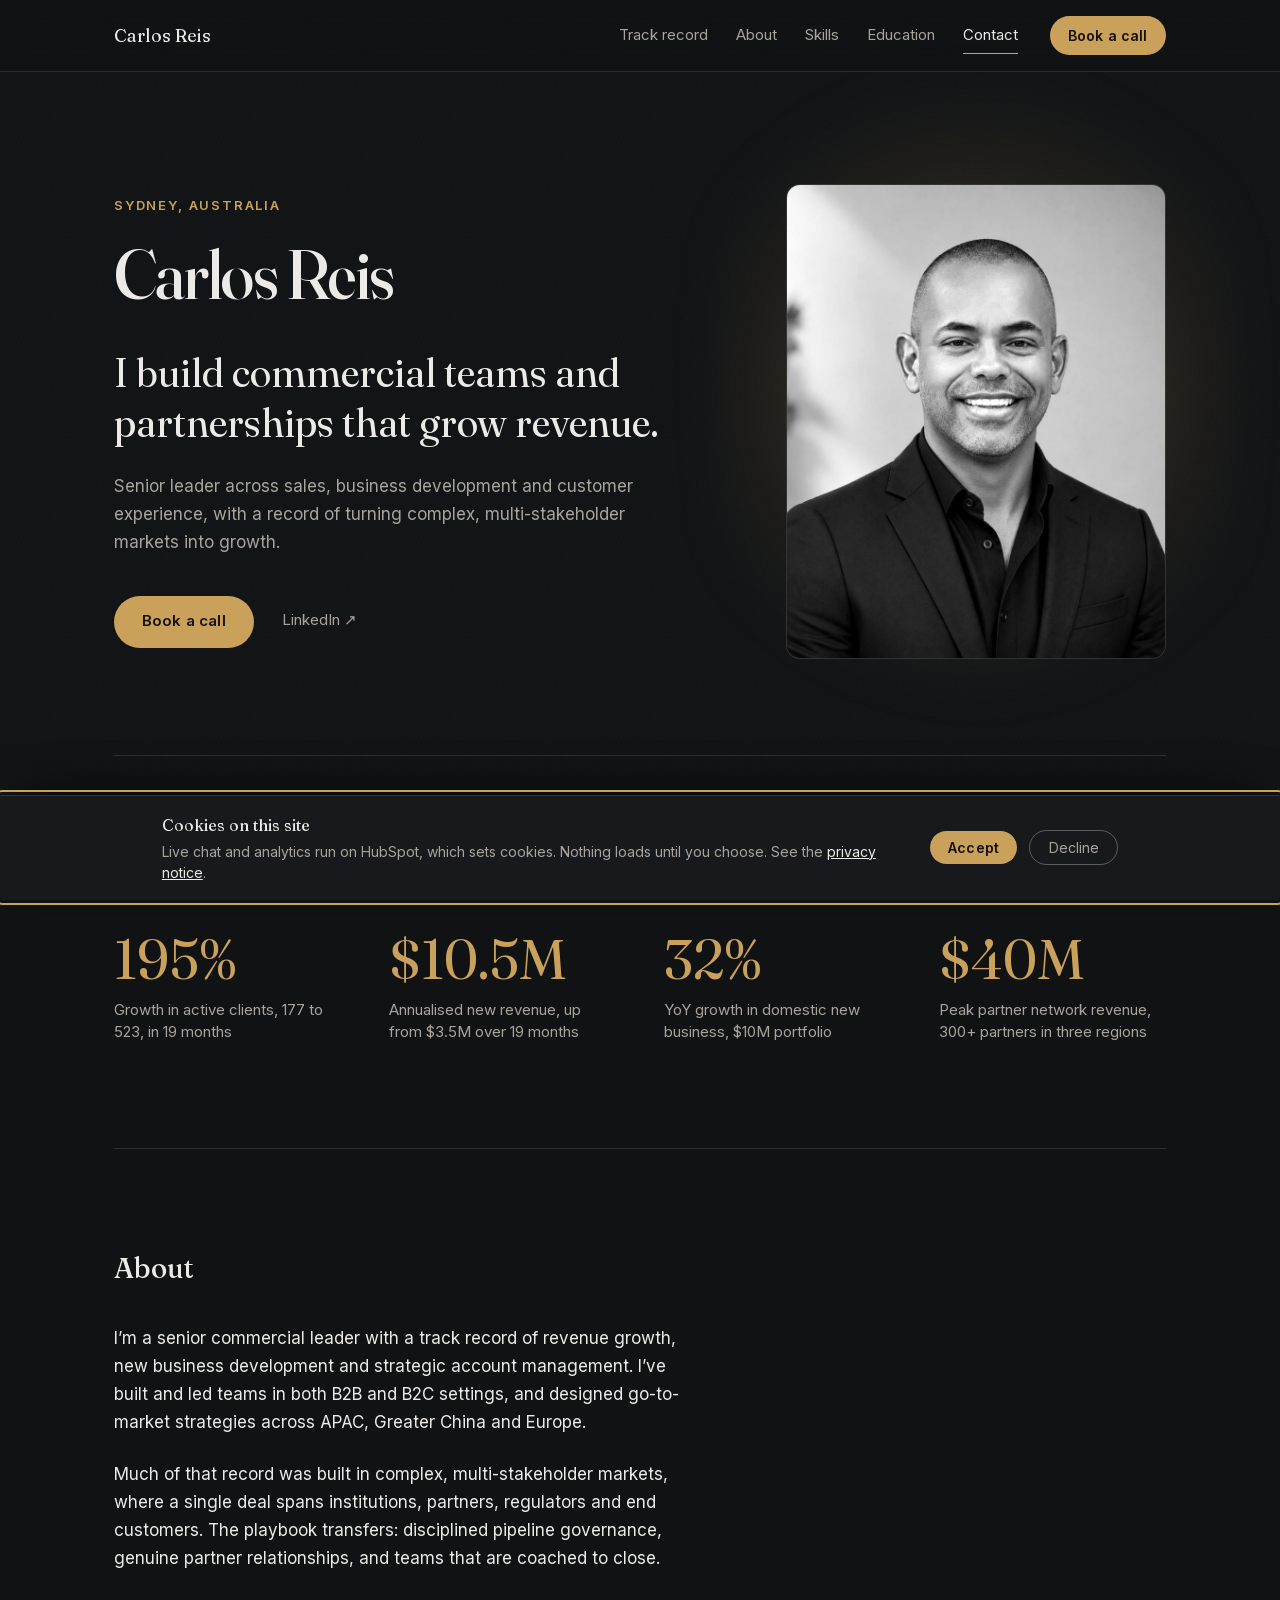
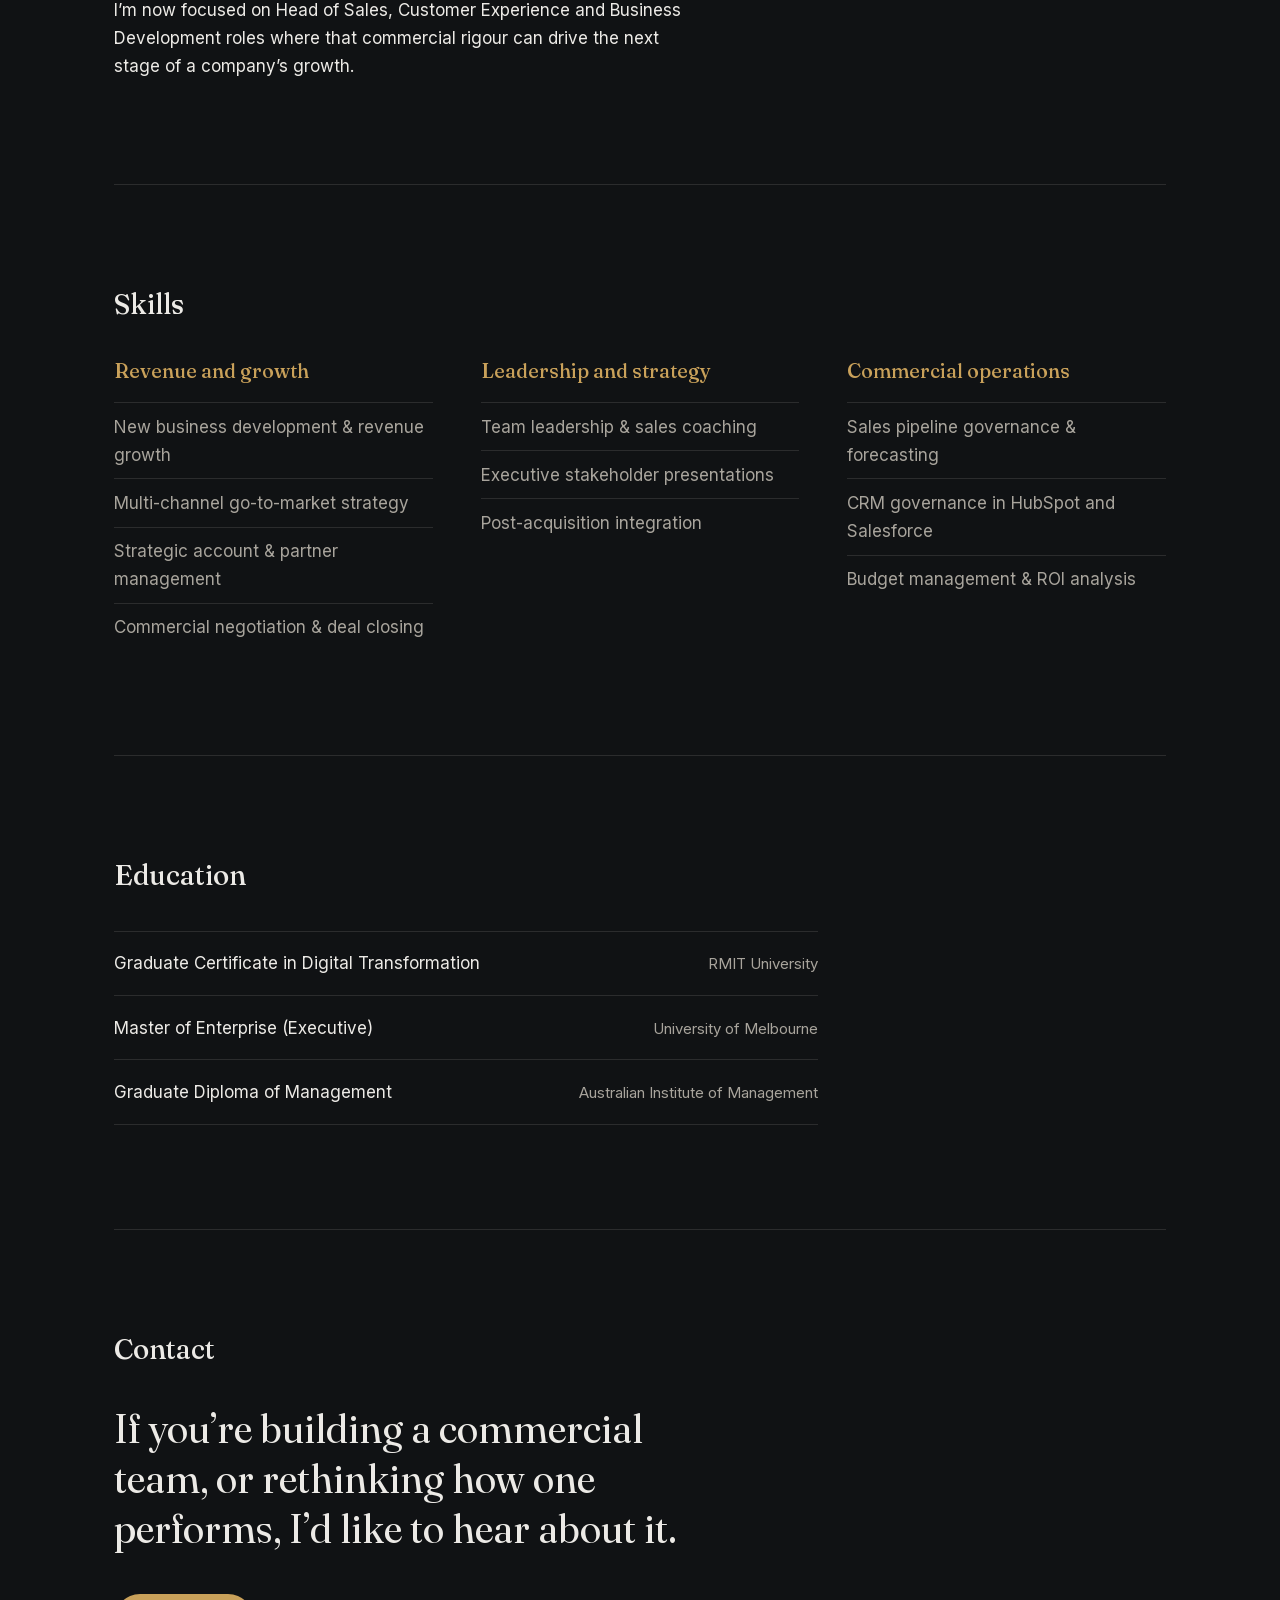
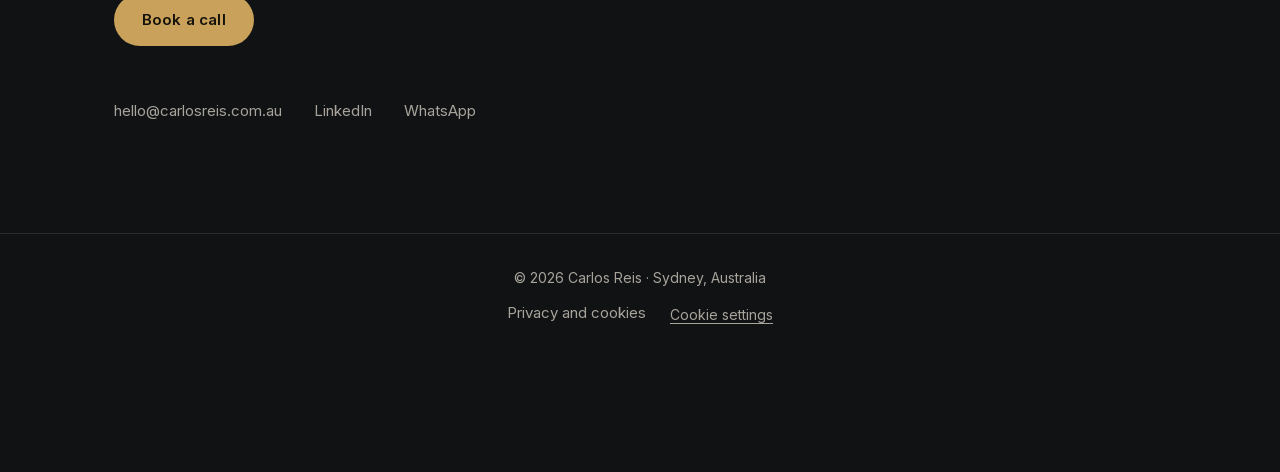
==== index.html @ 835d1d9f "Version CSS and JS URLs so deploys are not held back by caching The pointer-events fix did not reach" ====
<!DOCTYPE html>
<html lang="en-AU">
<head>
  <meta charset="UTF-8">
  <meta name="viewport" content="width=device-width, initial-scale=1.0">

  <!-- Content Security Policy. Allows this site plus HubSpot, blocks everything else.
       Note: frame-ancestors and HSTS can only be set as real HTTP headers, not here. -->
  <meta http-equiv="Content-Security-Policy" content="
    default-src 'self';
    base-uri 'self';
    object-src 'none';
    img-src 'self' data: https:;
    font-src 'self';
    style-src 'self' 'unsafe-inline';
    script-src 'self' 'unsafe-inline' https://*.hs-scripts.com https://*.hs-analytics.net https://*.hsadspixel.net https://*.hscollectedforms.net https://*.usemessages.com https://*.hsforms.net https://*.hsappstatic.net https://*.hs-banner.com https://*.hubspot.com;
    connect-src 'self' https://*.hubspot.com https://*.hubapi.com https://*.hsforms.com https://*.hs-analytics.net https://*.hscollectedforms.net https://*.usemessages.com https://*.hs-banner.com wss://*.hubspot.com;
    frame-src https://*.hubspot.com https://*.hsforms.com https://*.hsforms.net;
    form-action 'self' https://*.hsforms.com https://*.hubspot.com;
    worker-src 'self' blob:;
  ">
  <meta name="referrer" content="strict-origin-when-cross-origin">

  <title>Carlos Reis | Commercial Leader in Sales, Business Development &amp; CX</title>
  <meta name="description" content="Carlos Reis is a Sydney-based senior commercial leader who grows revenue through sales, business development and customer experience.">
  <link rel="canonical" href="https://carlosreis.com.au/">
  <meta name="robots" content="index, follow">
  <meta name="theme-color" content="#101214">

  <!-- Social sharing -->
  <meta property="og:type" content="website">
  <meta property="og:url" content="https://carlosreis.com.au/">
  <meta property="og:title" content="Carlos Reis | Commercial Leader in Sales, BD &amp; CX">
  <meta property="og:description" content="Sydney-based senior commercial leader. I build teams and partnerships that grow revenue.">
  <meta property="og:image" content="https://carlosreis.com.au/images/share-card.png">
  <meta property="og:image:width" content="1200">
  <meta property="og:image:height" content="630">
  <meta property="og:image:alt" content="Carlos Reis, commercial leader in sales, business development and customer experience.">
  <meta property="og:locale" content="en_AU">
  <meta name="twitter:card" content="summary_large_image">
  <meta name="twitter:title" content="Carlos Reis | Commercial Leader in Sales, BD &amp; CX">
  <meta name="twitter:description" content="Sydney-based senior commercial leader. I build teams and partnerships that grow revenue.">
  <meta name="twitter:image" content="https://carlosreis.com.au/images/share-card.png">

  <link rel="icon" href="favicon.svg" type="image/svg+xml">
  <link rel="apple-touch-icon" href="images/apple-touch-icon.png">

  <link rel="preload" href="fonts/fraunces-latin.woff2" as="font" type="font/woff2" crossorigin>
  <link rel="preload" href="fonts/inter-latin.woff2" as="font" type="font/woff2" crossorigin>
  <link rel="stylesheet" href="styles.css?v=2">

  <script type="application/ld+json">
  {
    "@context": "https://schema.org",
    "@type": "Person",
    "name": "Carlos Reis",
    "url": "https://carlosreis.com.au/",
    "image": "https://carlosreis.com.au/images/headshot.jpg",
    "jobTitle": "Commercial Leader in Sales, Business Development and Customer Experience",
    "description": "Sydney-based senior commercial leader who grows revenue through sales, business development and customer experience.",
    "address": {
      "@type": "PostalAddress",
      "addressLocality": "Sydney",
      "addressRegion": "NSW",
      "addressCountry": "AU"
    },
    "email": "hello@carlosreis.com.au",
    "sameAs": ["https://www.linkedin.com/in/mrcarlosreis/"],
    "knowsAbout": [
      "New business development",
      "Revenue growth",
      "Strategic account management",
      "Sales pipeline governance",
      "Go-to-market strategy",
      "Customer experience"
    ]
  }
  </script>
</head>
<body>

  <!-- Cookie consent. Placed first so keyboard users reach the choice before the page.
       It is position:fixed, so this does not change where it appears on screen. -->
  <div class="consent" id="consent" role="dialog" aria-labelledby="consent-title" tabindex="-1" hidden>
    <div class="consent-body">
      <p id="consent-title" class="consent-title">Cookies on this site</p>
      <p class="consent-text">Live chat and analytics run on HubSpot, which sets cookies. Nothing loads until you choose. See the <a href="privacy.html">privacy notice</a>.</p>
    </div>
    <div class="consent-actions">
      <button type="button" class="btn btn-small" id="consent-accept">Accept</button>
      <button type="button" class="btn-ghost" id="consent-decline">Decline</button>
    </div>
  </div>

  <a class="skip-link" href="#main">Skip to content</a>
  <div class="scroll-progress" aria-hidden="true"></div>
  <div class="grain" aria-hidden="true"></div>

  <header class="nav">
    <div class="nav-inner">
      <a class="nav-name" href="#top">Carlos Reis</a>

      <nav class="nav-links" id="nav-links" aria-label="Sections">
        <a href="#track-record">Track record</a>
        <a href="#about">About</a>
        <a href="#skills">Skills</a>
        <a href="#education">Education</a>
        <a href="#contact">Contact</a>
      </nav>

      <a class="btn btn-small nav-cta" href="https://meetings.hubspot.com/hello3189?uuid=edfc3815-68ff-4b9c-b841-300e1661205b" target="_blank" rel="noopener">Book a call</a>

      <button class="nav-toggle" type="button" aria-expanded="false" aria-controls="mobile-menu" aria-label="Open menu">
        <span class="nav-toggle-bar"></span>
        <span class="nav-toggle-bar"></span>
      </button>
    </div>
  </header>

  <div class="mobile-menu" id="mobile-menu" hidden>
    <nav aria-label="Sections">
      <a href="#track-record">Track record</a>
      <a href="#about">About</a>
      <a href="#skills">Skills</a>
      <a href="#education">Education</a>
      <a href="#contact">Contact</a>
    </nav>
    <a class="btn" href="https://meetings.hubspot.com/hello3189?uuid=edfc3815-68ff-4b9c-b841-300e1661205b" target="_blank" rel="noopener">Book a call</a>
  </div>

  <main id="main">

    <section class="hero" id="top">
      <div class="hero-text">
        <p class="eyebrow">Sydney, Australia</p>
        <h1>Carlos Reis</h1>
        <p class="hero-headline">I build commercial teams and partnerships that grow revenue.</p>
        <p class="hero-sub">Senior leader across sales, business development and customer experience, with a record of turning complex, multi-stakeholder markets into growth.</p>
        <div class="hero-actions">
          <a class="btn" href="https://meetings.hubspot.com/hello3189?uuid=edfc3815-68ff-4b9c-b841-300e1661205b" target="_blank" rel="noopener">Book a call</a>
          <a class="link-quiet" href="https://www.linkedin.com/in/mrcarlosreis/" target="_blank" rel="noopener">LinkedIn <span aria-hidden="true">↗</span></a>
        </div>
      </div>
      <figure class="hero-photo">
        <span class="hero-bloom" aria-hidden="true"></span>
        <span class="hero-photo-frame">
          <img src="images/headshot.jpg" alt="Portrait of Carlos Reis" width="800" height="1000" fetchpriority="high">
        </span>
      </figure>
    </section>

    <section id="track-record" class="section stats reveal" aria-labelledby="track-record-heading">
      <h2 id="track-record-heading">Track record</h2>
      <div class="stats-grid">
        <div class="stat">
          <p class="stat-number">195%</p>
          <p class="stat-caption">Growth in active clients, 177 to 523, in 19 months</p>
        </div>
        <div class="stat">
          <p class="stat-number">$10.5M</p>
          <p class="stat-caption">Annualised new revenue, up from $3.5M over 19 months</p>
        </div>
        <div class="stat">
          <p class="stat-number">32%</p>
          <p class="stat-caption">YoY growth in domestic new business, $10M portfolio</p>
        </div>
        <div class="stat">
          <p class="stat-number">$40M</p>
          <p class="stat-caption">Peak partner network revenue, 300+ partners in three regions</p>
        </div>
      </div>
    </section>

    <section id="about" class="section reveal" aria-labelledby="about-heading">
      <h2 id="about-heading">About</h2>
      <div class="about-body">
        <p>I&rsquo;m a senior commercial leader with a track record of revenue growth, new business development and strategic account management. I&rsquo;ve built and led teams in both B2B and B2C settings, and designed go-to-market strategies across APAC, Greater China and Europe.</p>
        <p>Much of that record was built in complex, multi-stakeholder markets, where a single deal spans institutions, partners, regulators and end customers. The playbook transfers: disciplined pipeline governance, genuine partner relationships, and teams that are coached to close.</p>
        <p>I&rsquo;m now focused on Head of Sales, Customer Experience and Business Development roles where that commercial rigour can drive the next stage of a company&rsquo;s growth.</p>
      </div>
    </section>

    <section id="skills" class="section reveal" aria-labelledby="skills-heading">
      <h2 id="skills-heading">Skills</h2>
      <div class="skills-grid">
        <div class="skill-group">
          <h3>Revenue and growth</h3>
          <ul>
            <li>New business development &amp; revenue growth</li>
            <li>Multi-channel go-to-market strategy</li>
            <li>Strategic account &amp; partner management</li>
            <li>Commercial negotiation &amp; deal closing</li>
          </ul>
        </div>
        <div class="skill-group">
          <h3>Leadership and strategy</h3>
          <ul>
            <li>Team leadership &amp; sales coaching</li>
            <li>Executive stakeholder presentations</li>
            <li>Post-acquisition integration</li>
          </ul>
        </div>
        <div class="skill-group">
          <h3>Commercial operations</h3>
          <ul>
            <li>Sales pipeline governance &amp; forecasting</li>
            <li>CRM governance in HubSpot and Salesforce</li>
            <li>Budget management &amp; ROI analysis</li>
          </ul>
        </div>
      </div>
    </section>

    <section id="education" class="section reveal" aria-labelledby="education-heading">
      <h2 id="education-heading">Education</h2>
      <ul class="education-list">
        <li>
          <span class="edu-degree">Graduate Certificate in Digital Transformation</span>
          <span class="edu-school">RMIT University</span>
        </li>
        <li>
          <span class="edu-degree">Master of Enterprise (Executive)</span>
          <span class="edu-school">University of Melbourne</span>
        </li>
        <li>
          <span class="edu-degree">Graduate Diploma of Management</span>
          <span class="edu-school">Australian Institute of Management</span>
        </li>
      </ul>
    </section>

    <section id="contact" class="section contact reveal" aria-labelledby="contact-heading">
      <h2 id="contact-heading">Contact</h2>
      <p class="contact-lead">If you&rsquo;re building a commercial team, or rethinking how one performs, I&rsquo;d like to hear about it.</p>
      <a class="btn" href="https://meetings.hubspot.com/hello3189?uuid=edfc3815-68ff-4b9c-b841-300e1661205b" target="_blank" rel="noopener">Book a call</a>
      <ul class="contact-links">
        <li><a href="mailto:hello@carlosreis.com.au">hello@carlosreis.com.au</a></li>
        <li><a href="https://www.linkedin.com/in/mrcarlosreis/" target="_blank" rel="noopener">LinkedIn</a></li>
        <li><a href="https://wa.me/61435019830" target="_blank" rel="noopener">WhatsApp</a></li>
      </ul>
    </section>

  </main>

  <footer class="footer">
    <p>&copy; <span id="year">2026</span> Carlos Reis &middot; Sydney, Australia</p>
    <p class="footer-legal">
      <a href="privacy.html">Privacy and cookies</a>
      <button type="button" class="linkish" id="cookie-settings">Cookie settings</button>
    </p>
  </footer>

  <script src="main.js?v=2" defer></script>
</body>
</html>
---- styles.css ----
/* ---------- Fonts ---------- */

@font-face {
  font-family: "Fraunces";
  src: url("fonts/fraunces-latin.woff2") format("woff2");
  font-weight: 400 600;
  font-style: normal;
  font-display: swap;
}

@font-face {
  font-family: "Inter";
  src: url("fonts/inter-latin.woff2") format("woff2");
  font-weight: 400 600;
  font-style: normal;
  font-display: swap;
}

/* ---------- Tokens ---------- */

:root {
  --bg: #101214;
  --surface: #17191c;
  --text: #eceae6;
  --muted: #a8a49c;
  --accent: #c9a15a;
  --accent-bright: #d9b06a;
  --hairline: rgba(236, 234, 230, 0.12);
  --font-display: "Fraunces", Georgia, "Times New Roman", serif;
  --font-body: "Inter", -apple-system, BlinkMacSystemFont, "Segoe UI", sans-serif;
  --content-width: 1100px;
  --ease: cubic-bezier(0.22, 1, 0.36, 1);
}

/* ---------- Base ---------- */

* {
  margin: 0;
  padding: 0;
  box-sizing: border-box;
}

html {
  scroll-behavior: smooth;
  scroll-padding-top: 6rem;
  -webkit-text-size-adjust: 100%;
}

body {
  background: var(--bg);
  color: var(--text);
  font-family: var(--font-body);
  font-size: 1.0625rem;
  line-height: 1.65;
  -webkit-font-smoothing: antialiased;
  overflow-x: hidden;
}

h1, h2, h3 {
  font-family: var(--font-display);
  font-weight: 500;
  line-height: 1.1;
  text-wrap: balance;
}

a {
  color: inherit;
}

img {
  display: block;
  max-width: 100%;
}

ul {
  list-style: none;
}

:focus-visible {
  outline: 2px solid var(--accent);
  outline-offset: 3px;
  border-radius: 2px;
}

.visually-hidden {
  position: absolute;
  width: 1px;
  height: 1px;
  overflow: hidden;
  clip-path: inset(50%);
  white-space: nowrap;
}

.skip-link {
  position: absolute;
  left: 50%;
  top: 0;
  transform: translate(-50%, -150%);
  z-index: 100;
  background: var(--accent);
  color: #14110a;
  font-size: 0.9375rem;
  font-weight: 600;
  text-decoration: none;
  padding: 0.75rem 1.5rem;
  border-radius: 0 0 8px 8px;
  transition: transform 0.2s var(--ease);
}

.skip-link:focus {
  transform: translate(-50%, 0);
}

/* ---------- Texture & scroll progress ---------- */

.grain {
  position: fixed;
  inset: 0;
  z-index: 1;
  pointer-events: none;
  opacity: 0.035;
  background-image: url("data:image/svg+xml,%3Csvg xmlns='http://www.w3.org/2000/svg' width='200' height='200'%3E%3Cfilter id='n'%3E%3CfeTurbulence type='fractalNoise' baseFrequency='0.85' numOctaves='3'/%3E%3C/filter%3E%3Crect width='200' height='200' filter='url(%23n)'/%3E%3C/svg%3E");
}

.scroll-progress {
  position: fixed;
  top: 0;
  left: 0;
  height: 2px;
  pointer-events: none;
  width: 100%;
  z-index: 20;
  transform-origin: 0 50%;
  transform: scaleX(0);
  background: linear-gradient(90deg, var(--accent), var(--accent-bright));
}

@supports (animation-timeline: scroll()) {
  @media (prefers-reduced-motion: no-preference) {
    .scroll-progress {
      animation: progress-grow linear both;
      animation-timeline: scroll(root block);
    }
  }
}

@keyframes progress-grow {
  to { transform: scaleX(1); }
}

/* ---------- Buttons & links ---------- */

.btn {
  display: inline-block;
  background: var(--accent);
  color: #14110a;
  font-weight: 600;
  font-size: 0.9375rem;
  letter-spacing: 0.01em;
  text-decoration: none;
  padding: 0.85rem 1.75rem;
  border: 0;
  border-radius: 999px;
  cursor: pointer;
  font-family: inherit;
  transition: background 0.2s var(--ease), transform 0.2s var(--ease), box-shadow 0.3s var(--ease);
}

.btn:hover {
  background: var(--accent-bright);
  transform: translateY(-2px);
  box-shadow: 0 10px 30px -10px rgba(201, 161, 90, 0.5);
}

.btn-small {
  padding: 0.5rem 1.15rem;
  font-size: 0.875rem;
}

.btn-ghost {
  background: none;
  border: 1px solid rgba(236, 234, 230, 0.32);
  color: var(--muted);
  font-family: inherit;
  font-size: 0.875rem;
  padding: 0.5rem 1.15rem;
  border-radius: 999px;
  cursor: pointer;
  transition: color 0.2s var(--ease), border-color 0.2s var(--ease);
}

.btn-ghost:hover {
  color: var(--text);
  border-color: var(--muted);
}

.linkish {
  background: none;
  border: 0;
  padding: 0;
  font: inherit;
  color: inherit;
  cursor: pointer;
  text-decoration: underline;
  text-underline-offset: 3px;
}

/* Underline wipe on quiet links */
.link-quiet,
.contact-links a,
.footer-legal a {
  color: var(--muted);
  font-size: 0.9375rem;
  text-decoration: none;
  background-image: linear-gradient(var(--accent), var(--accent));
  background-repeat: no-repeat;
  background-position: 0 100%;
  background-size: 0% 1px;
  padding-bottom: 3px;
  transition: color 0.25s var(--ease), background-size 0.35s var(--ease);
}

.link-quiet:hover,
.contact-links a:hover,
.footer-legal a:hover {
  color: var(--text);
  background-size: 100% 1px;
}

/* ---------- Nav ---------- */

.nav {
  position: sticky;
  top: 0;
  z-index: 15;
  background: rgba(16, 18, 20, 0.78);
  backdrop-filter: blur(14px) saturate(1.2);
  -webkit-backdrop-filter: blur(14px) saturate(1.2);
  border-bottom: 1px solid var(--hairline);
}

.nav-inner {
  max-width: var(--content-width);
  margin: 0 auto;
  padding: 1rem 1.5rem;
  display: flex;
  align-items: center;
  gap: 2rem;
}

.nav-name {
  font-family: var(--font-display);
  font-size: 1.125rem;
  text-decoration: none;
  margin-right: auto;
  font-variation-settings: "opsz" 24;
}

.nav-links {
  display: flex;
  gap: 1.75rem;
}

.nav-links a {
  position: relative;
  color: var(--muted);
  font-size: 0.9375rem;
  text-decoration: none;
  transition: color 0.2s var(--ease);
}

.nav-links a::after {
  content: "";
  position: absolute;
  left: 0;
  bottom: -6px;
  width: 100%;
  height: 1px;
  background: var(--accent);
  transform: scaleX(0);
  transform-origin: 0 50%;
  transition: transform 0.3s var(--ease);
}

.nav-links a:hover,
.nav-links a.is-active {
  color: var(--text);
}

.nav-links a.is-active::after {
  transform: scaleX(1);
}

.nav-toggle {
  display: none;
  flex-direction: column;
  justify-content: center;
  gap: 5px;
  width: 44px;
  height: 44px;
  background: none;
  border: 0;
  cursor: pointer;
}

.nav-toggle-bar {
  display: block;
  width: 22px;
  height: 1.5px;
  background: var(--text);
  transition: transform 0.3s var(--ease), opacity 0.2s var(--ease);
}

.nav-toggle[aria-expanded="true"] .nav-toggle-bar:first-child {
  transform: translateY(3.25px) rotate(45deg);
}

.nav-toggle[aria-expanded="true"] .nav-toggle-bar:last-child {
  transform: translateY(-3.25px) rotate(-45deg);
}

.mobile-menu {
  position: fixed;
  inset: 0;
  z-index: 14;
  background: var(--bg);
  display: flex;
  flex-direction: column;
  justify-content: center;
  align-items: flex-start;
  gap: 2rem;
  padding: 2rem 2rem 6rem;
}

.mobile-menu[hidden] {
  display: none;
}

.mobile-menu nav {
  display: flex;
  flex-direction: column;
  gap: 1.5rem;
}

.mobile-menu nav a {
  font-family: var(--font-display);
  font-size: 2rem;
  text-decoration: none;
}

/* ---------- Layout ---------- */

main {
  position: relative;
  z-index: 2;
  max-width: var(--content-width);
  margin: 0 auto;
  padding: 0 1.5rem;
}

.section {
  position: relative;
  padding: 6.5rem 0;
  border-top: 1px solid var(--hairline);
}

.section > h2 {
  font-size: clamp(1.5rem, 2.2vw, 1.75rem);
  margin-bottom: 2.5rem;
  font-variation-settings: "opsz" 30;
}

/* ---------- Hero ---------- */

.hero {
  display: grid;
  grid-template-columns: 1.4fr 1fr;
  align-items: center;
  gap: 4rem;
  padding: 7rem 0 6rem;
}

.eyebrow {
  color: var(--accent);
  font-size: 0.8125rem;
  font-weight: 600;
  letter-spacing: 0.14em;
  text-transform: uppercase;
  margin-bottom: 1.25rem;
}

.hero h1 {
  font-size: clamp(2.75rem, 6.2vw, 4.25rem);
  letter-spacing: -0.025em;
  margin-bottom: 2.25rem;
  font-variation-settings: "opsz" 144;
}

.hero-headline {
  font-family: var(--font-display);
  font-size: clamp(1.75rem, 3.2vw, 2.5rem);
  line-height: 1.25;
  margin-bottom: 1.5rem;
  text-wrap: balance;
  font-variation-settings: "opsz" 72;
}

.hero-sub {
  color: var(--muted);
  max-width: 34rem;
  margin-bottom: 2.5rem;
}

.hero-actions {
  display: flex;
  align-items: center;
  gap: 1.75rem;
  flex-wrap: wrap;
}

.hero-photo {
  position: relative;
  justify-self: end;
  width: 100%;
  max-width: 380px;
}

.hero-bloom {
  position: absolute;
  inset: -22% -18%;
  z-index: 0;
  /* Decorative only. Without this it extends above the photo and, once the
     layout stacks on mobile, swallows taps on the hero buttons. */
  pointer-events: none;
  background: radial-gradient(circle at 50% 45%, rgba(201, 161, 90, 0.42), rgba(201, 161, 90, 0.08) 45%, transparent 70%);
  filter: blur(26px);
}

.hero-photo-frame {
  position: relative;
  display: block;
  aspect-ratio: 4 / 5;
  border-radius: 14px;
  overflow: hidden;
  border: 1px solid var(--hairline);
  background: var(--surface);
}

.hero-photo img {
  width: 100%;
  height: 100%;
  object-fit: cover;
  filter: grayscale(1) contrast(1.05);
  transition: transform 0.6s var(--ease);
}

/* A slow push in on hover. The photo stays black and white throughout. */
.hero-photo:hover img {
  transform: scale(1.02);
}

/* ---------- Stats ---------- */

.stats-grid {
  display: grid;
  grid-template-columns: repeat(4, 1fr);
  gap: 3rem;
}

.stat-number {
  font-family: var(--font-display);
  font-size: clamp(2.5rem, 4.5vw, 3.5rem);
  color: var(--accent);
  line-height: 1;
  margin-bottom: 0.75rem;
  font-variation-settings: "opsz" 72;
  font-variant-numeric: lining-nums tabular-nums;
}

.stat-caption {
  color: var(--muted);
  font-size: 0.9375rem;
  line-height: 1.5;
  max-width: 15rem;
}

/* ---------- About ---------- */

.about-body {
  max-width: 36rem;
}

.about-body p + p {
  margin-top: 1.5rem;
}

/* ---------- Skills ---------- */

.skills-grid {
  display: grid;
  grid-template-columns: repeat(3, 1fr);
  gap: 3rem;
}

.skill-group h3 {
  font-size: 1.25rem;
  color: var(--accent);
  margin-bottom: 1.25rem;
  font-variation-settings: "opsz" 36;
}

/* Rules sit between items only. A closing rule would land at a different
   height in each column, since the three lists are different lengths. */
.skill-group li {
  color: var(--muted);
  padding: 0.6rem 0;
  border-top: 1px solid var(--hairline);
}

/* ---------- Education ---------- */

.education-list {
  max-width: 44rem;
}

.education-list li {
  display: flex;
  justify-content: space-between;
  align-items: baseline;
  gap: 2rem;
  padding: 1.1rem 0;
  border-top: 1px solid var(--hairline);
}

.education-list li:last-child {
  border-bottom: 1px solid var(--hairline);
}

.edu-school {
  color: var(--muted);
  font-size: 0.9375rem;
  white-space: nowrap;
}

/* ---------- Contact ---------- */

.contact-lead {
  font-family: var(--font-display);
  font-size: clamp(1.75rem, 3.2vw, 2.5rem);
  line-height: 1.25;
  max-width: 40rem;
  margin-bottom: 2.5rem;
  text-wrap: balance;
  font-variation-settings: "opsz" 72;
}

.contact-links a {
  display: inline-block;
  padding: 0.3rem 0;
}

.contact-links {
  display: flex;
  gap: 2rem;
  margin-top: 3rem;
  flex-wrap: wrap;
}

/* ---------- Footer ---------- */

.footer {
  position: relative;
  z-index: 2;
  border-top: 1px solid var(--hairline);
  padding: 2rem 1.5rem;
  text-align: center;
  color: var(--muted);
  font-size: 0.875rem;
}

.footer-legal {
  display: flex;
  justify-content: center;
  gap: 1.5rem;
  margin-top: 0.75rem;
}

.footer-legal .linkish {
  color: var(--muted);
  font-size: 0.875rem;
}

.footer-legal .linkish:hover {
  color: var(--text);
}

/* ---------- Cookie consent ---------- */

.consent {
  position: fixed;
  left: 0;
  right: 0;
  bottom: 0;
  z-index: 30;
  background: var(--surface);
  border-top: 1px solid var(--hairline);
  padding: 1rem 1.5rem;
  box-shadow: 0 -20px 50px -25px rgba(0, 0, 0, 0.9);
  display: flex;
  align-items: center;
  justify-content: center;
  gap: 2rem;
}

.consent-body {
  max-width: 46rem;
}

.consent[hidden] {
  display: none;
}

@media (max-width: 700px) {
  .consent {
    flex-direction: column;
    align-items: flex-start;
    gap: 0.875rem;
    padding: 0.875rem 1.25rem;
  }

  .consent-text {
    font-size: 0.8125rem;
  }
}

/* Keep the bar from resting on the footer. Degrades to no padding where
   :has() is unsupported, which only costs a little overlap at the very bottom. */
body:has(.consent:not([hidden])) {
  padding-bottom: 7rem;
}

@media (max-width: 600px) {
  body:has(.consent:not([hidden])) {
    padding-bottom: 12rem;
  }
}

.consent-title {
  font-family: var(--font-display);
  font-size: 1rem;
  margin-bottom: 0.15rem;
}

.consent-text {
  color: var(--muted);
  font-size: 0.875rem;
  line-height: 1.55;
}

.consent-text a {
  color: var(--text);
}

.consent-actions {
  display: flex;
  gap: 0.75rem;
  align-items: center;
  flex-shrink: 0;
}

/* ---------- Legal pages ---------- */

.prose {
  max-width: 44rem;
  padding: 5rem 0 6rem;
}

.prose h1 {
  font-size: clamp(2.25rem, 5vw, 3rem);
  margin-bottom: 0.5rem;
  font-variation-settings: "opsz" 96;
}

.prose .updated {
  color: var(--muted);
  font-size: 0.875rem;
  margin-top: 1rem;
  margin-bottom: 3rem;
}

.prose h2 {
  font-size: 1.375rem;
  margin: 2.75rem 0 1rem;
  font-variation-settings: "opsz" 36;
}

.prose p,
.prose li {
  color: var(--muted);
}

.prose p + p {
  margin-top: 1rem;
}

.prose ul {
  margin-top: 1rem;
  padding-left: 1.1rem;
  list-style: disc;
}

.prose li {
  margin-bottom: 0.5rem;
}

.prose a {
  color: var(--text);
}

/* ---------- Error page ---------- */

.error-page {
  min-height: 70vh;
  display: flex;
  flex-direction: column;
  justify-content: center;
  align-items: flex-start;
  gap: 1.25rem;
  padding: 6rem 0;
}

.error-code {
  font-family: var(--font-display);
  font-size: clamp(4rem, 12vw, 7rem);
  color: var(--accent);
  line-height: 1;
  font-variation-settings: "opsz" 144;
}

/* ---------- Scroll reveal ---------- */

/* Scroll-driven, so sections stay visible if the feature or JS is unavailable. */
@supports (animation-timeline: view()) {
  @media (prefers-reduced-motion: no-preference) {
    .reveal {
      animation: reveal-in both;
      animation-timeline: view();
      animation-range: entry 0% entry 40%;
    }
  }
}

@keyframes reveal-in {
  from {
    opacity: 0;
    transform: translateY(26px);
  }
  to {
    opacity: 1;
    transform: none;
  }
}

/* ---------- Responsive ---------- */

@media (max-width: 860px) {
  .hero {
    grid-template-columns: 1fr;
    gap: 3rem;
    padding: 4.5rem 0;
  }

  .hero-photo {
    justify-self: stretch;
    max-width: none;
  }

  .stats-grid {
    grid-template-columns: repeat(2, 1fr);
    gap: 2.5rem;
  }

  .skills-grid {
    grid-template-columns: 1fr;
    gap: 2.5rem;
  }

  .section {
    padding: 4.5rem 0;
  }

  .nav-links,
  .nav-cta {
    display: none;
  }

  .nav-toggle {
    display: flex;
  }
}

@media (min-width: 861px) {
  .mobile-menu {
    display: none;
  }
}

@media (max-width: 480px) {
  .stats-grid {
    grid-template-columns: repeat(2, 1fr);
    gap: 2rem 1.5rem;
  }

  .stat-caption {
    max-width: none;
  }

  .education-list li {
    flex-direction: column;
    gap: 0.25rem;
  }

  .education-list {
    margin-bottom: -1rem;
  }

  .edu-school {
    white-space: normal;
  }

  .contact-links {
    flex-direction: column;
    gap: 1rem;
  }

}

@media (prefers-reduced-motion: reduce) {
  html {
    scroll-behavior: auto;
  }

  *,
  *::before,
  *::after {
    animation-duration: 0.01ms !important;
    animation-iteration-count: 1 !important;
    transition-duration: 0.01ms !important;
  }
}
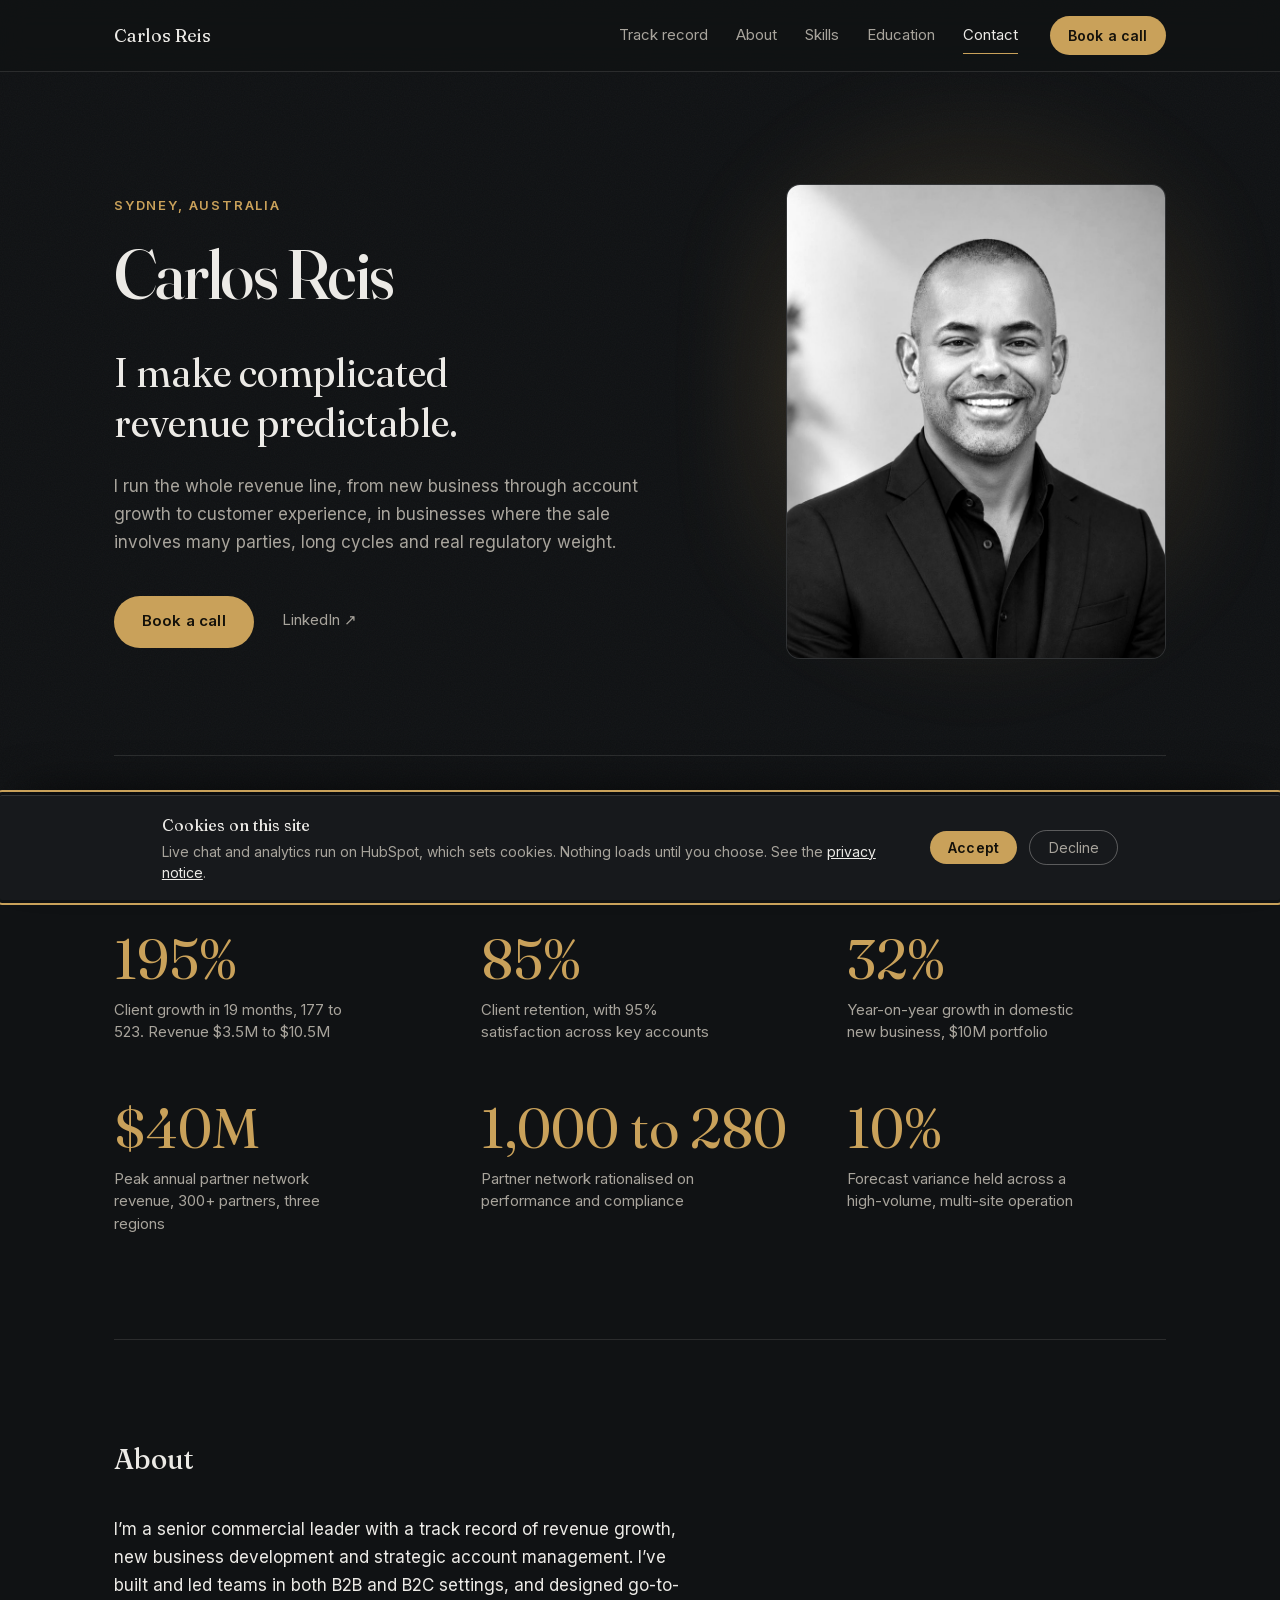
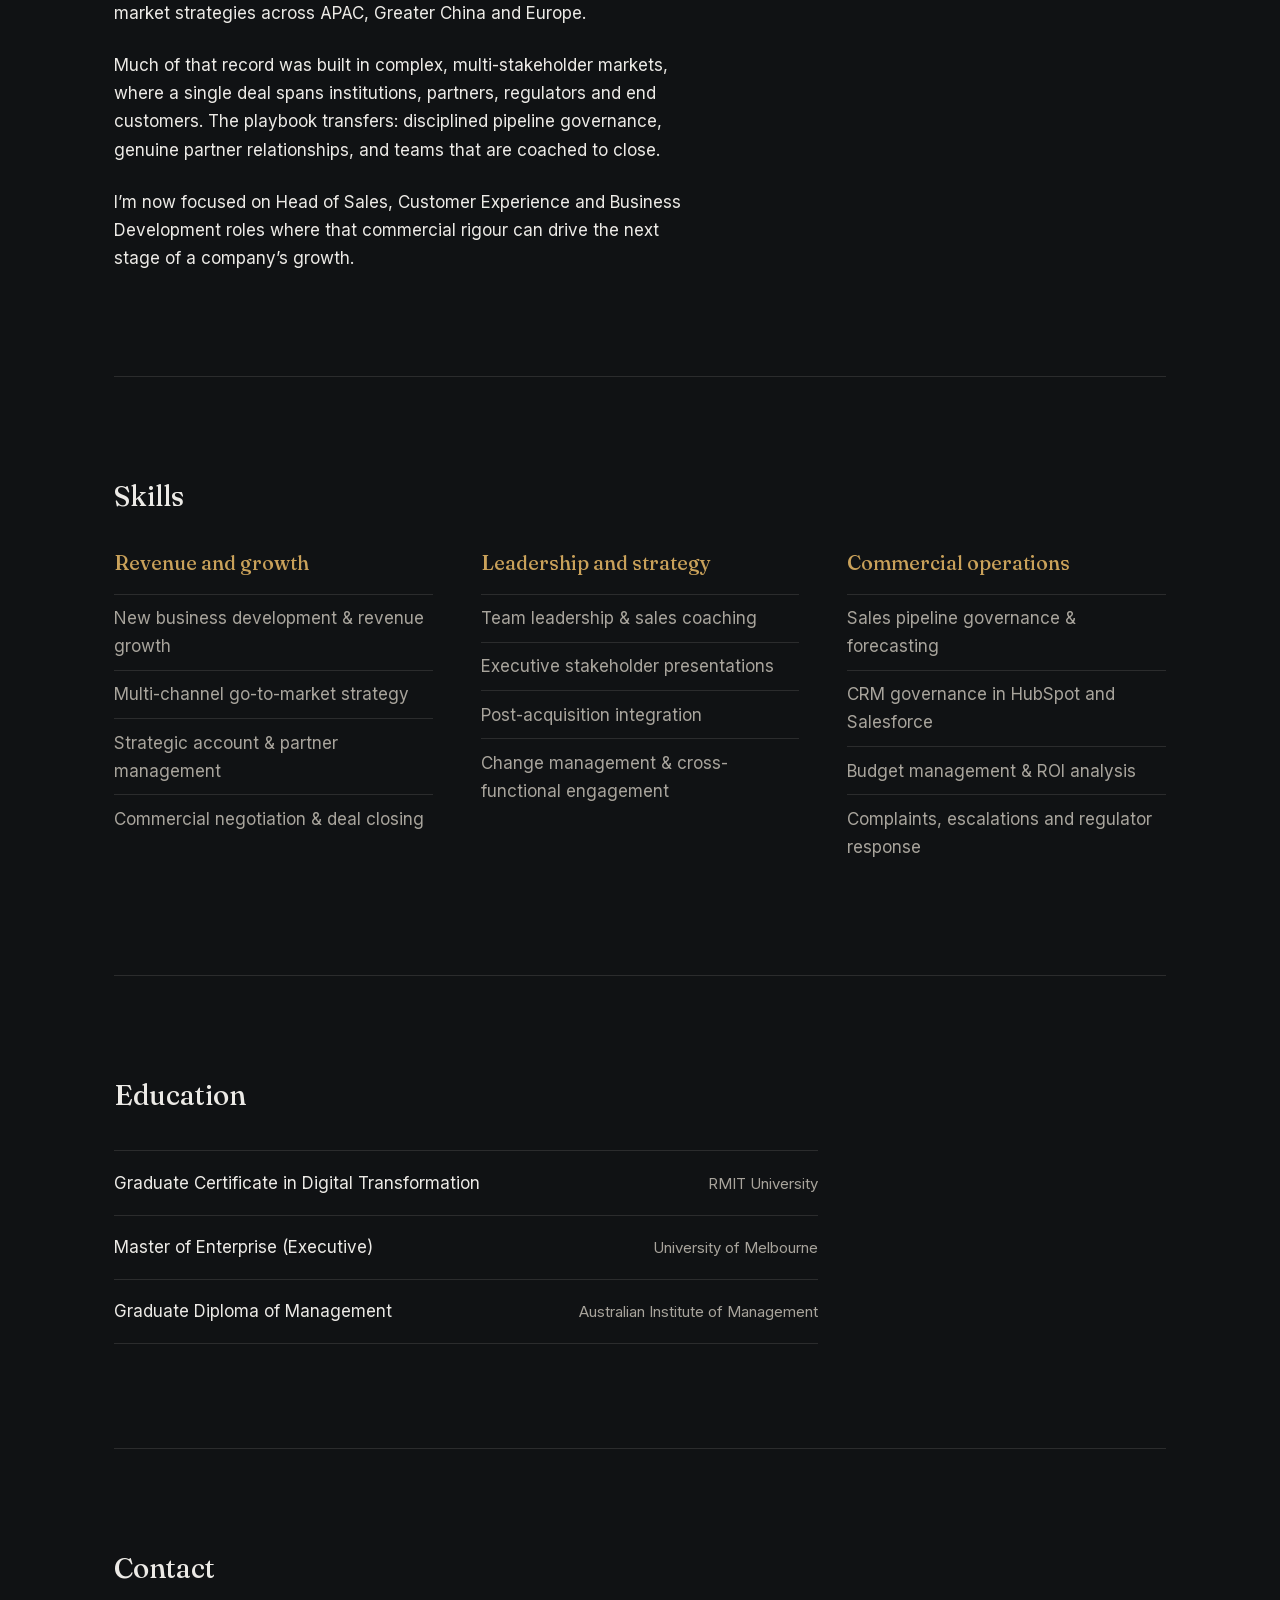
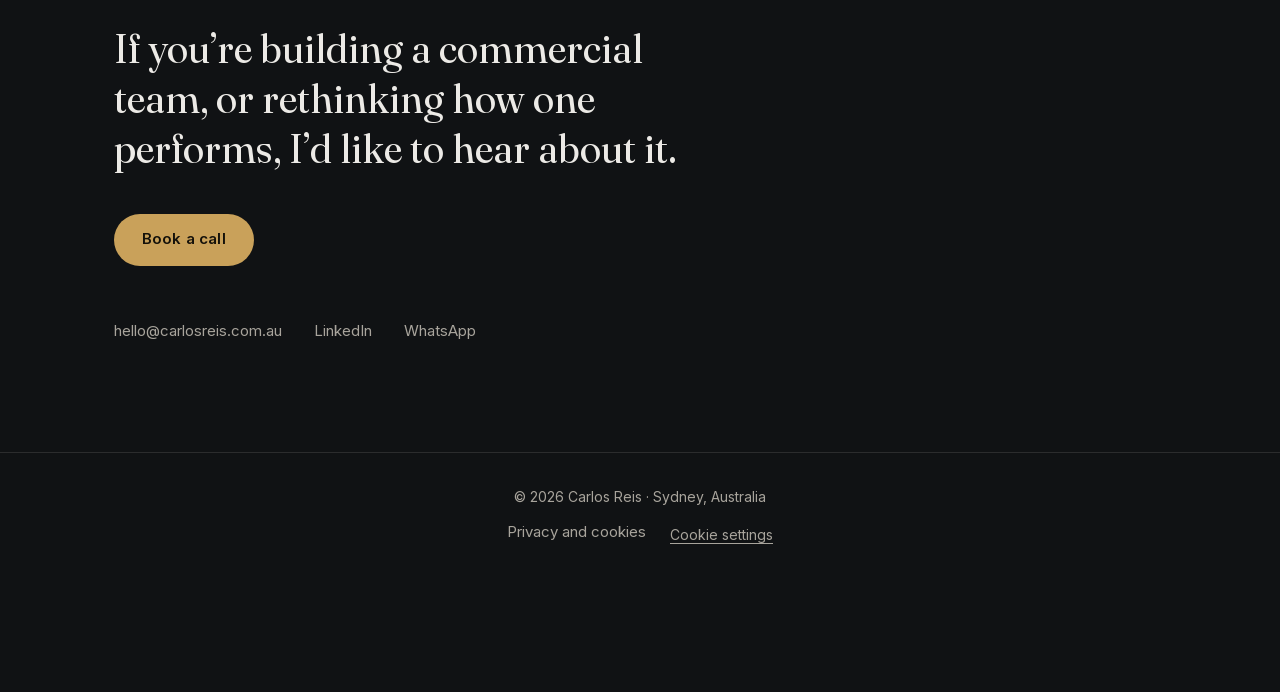
==== commit f60fc61e: "Reposition: new headline, six-stat track record, levelled skills Headline becomes 'I make complicate" ====
--- a/index.html
+++ b/index.html
@@ -22,7 +22,7 @@
   <meta name="referrer" content="strict-origin-when-cross-origin">
 
   <title>Carlos Reis | Commercial Leader in Sales, Business Development &amp; CX</title>
-  <meta name="description" content="Carlos Reis is a Sydney-based senior commercial leader who grows revenue through sales, business development and customer experience.">
+  <meta name="description" content="Carlos Reis is a Sydney-based senior commercial leader who makes complicated revenue predictable, across sales, business development and customer experience.">
   <link rel="canonical" href="https://carlosreis.com.au/">
   <meta name="robots" content="index, follow">
   <meta name="theme-color" content="#101214">
@@ -31,7 +31,7 @@
   <meta property="og:type" content="website">
   <meta property="og:url" content="https://carlosreis.com.au/">
   <meta property="og:title" content="Carlos Reis | Commercial Leader in Sales, BD &amp; CX">
-  <meta property="og:description" content="Sydney-based senior commercial leader. I build teams and partnerships that grow revenue.">
+  <meta property="og:description" content="Sydney-based senior commercial leader. I make complicated revenue predictable.">
   <meta property="og:image" content="https://carlosreis.com.au/images/share-card.png">
   <meta property="og:image:width" content="1200">
   <meta property="og:image:height" content="630">
@@ -39,7 +39,7 @@
   <meta property="og:locale" content="en_AU">
   <meta name="twitter:card" content="summary_large_image">
   <meta name="twitter:title" content="Carlos Reis | Commercial Leader in Sales, BD &amp; CX">
-  <meta name="twitter:description" content="Sydney-based senior commercial leader. I build teams and partnerships that grow revenue.">
+  <meta name="twitter:description" content="Sydney-based senior commercial leader. I make complicated revenue predictable.">
   <meta name="twitter:image" content="https://carlosreis.com.au/images/share-card.png">
 
   <link rel="icon" href="favicon.svg" type="image/svg+xml">
@@ -47,7 +47,7 @@
 
   <link rel="preload" href="fonts/fraunces-latin.woff2" as="font" type="font/woff2" crossorigin>
   <link rel="preload" href="fonts/inter-latin.woff2" as="font" type="font/woff2" crossorigin>
-  <link rel="stylesheet" href="styles.css?v=2">
+  <link rel="stylesheet" href="styles.css?v=3">
 
   <script type="application/ld+json">
   {
@@ -57,7 +57,7 @@
     "url": "https://carlosreis.com.au/",
     "image": "https://carlosreis.com.au/images/headshot.jpg",
     "jobTitle": "Commercial Leader in Sales, Business Development and Customer Experience",
-    "description": "Sydney-based senior commercial leader who grows revenue through sales, business development and customer experience.",
+    "description": "Sydney-based senior commercial leader who makes complicated revenue predictable, across sales, business development and customer experience.",
     "address": {
       "@type": "PostalAddress",
       "addressLocality": "Sydney",
@@ -134,8 +134,8 @@
       <div class="hero-text">
         <p class="eyebrow">Sydney, Australia</p>
         <h1>Carlos Reis</h1>
-        <p class="hero-headline">I build commercial teams and partnerships that grow revenue.</p>
-        <p class="hero-sub">Senior leader across sales, business development and customer experience, with a record of turning complex, multi-stakeholder markets into growth.</p>
+        <p class="hero-headline">I make complicated revenue predictable.</p>
+        <p class="hero-sub">I run the whole revenue line, from new business through account growth to customer experience, in businesses where the sale involves many parties, long cycles and real regulatory weight.</p>
         <div class="hero-actions">
           <a class="btn" href="https://meetings.hubspot.com/hello3189?uuid=edfc3815-68ff-4b9c-b841-300e1661205b" target="_blank" rel="noopener">Book a call</a>
           <a class="link-quiet" href="https://www.linkedin.com/in/mrcarlosreis/" target="_blank" rel="noopener">LinkedIn <span aria-hidden="true">↗</span></a>
@@ -154,20 +154,29 @@
       <div class="stats-grid">
         <div class="stat">
           <p class="stat-number">195%</p>
-          <p class="stat-caption">Growth in active clients, 177 to 523, in 19 months</p>
-        </div>
-        <div class="stat">
-          <p class="stat-number">$10.5M</p>
-          <p class="stat-caption">Annualised new revenue, up from $3.5M over 19 months</p>
+          <p class="stat-caption">Client growth in 19 months, 177 to 523. Revenue $3.5M to $10.5M</p>
+        </div>
+        <div class="stat">
+          <p class="stat-number">85%</p>
+          <p class="stat-caption">Client retention, with 95% satisfaction across key accounts</p>
         </div>
         <div class="stat">
           <p class="stat-number">32%</p>
-          <p class="stat-caption">YoY growth in domestic new business, $10M portfolio</p>
+          <p class="stat-caption">Year-on-year growth in domestic new business, $10M portfolio</p>
         </div>
         <div class="stat">
           <p class="stat-number">$40M</p>
-          <p class="stat-caption">Peak partner network revenue, 300+ partners in three regions</p>
-        </div>
+          <p class="stat-caption">Peak annual partner network revenue, 300+ partners, three regions</p>
+        </div>
+        <div class="stat">
+          <p class="stat-number">1,000 to 280</p>
+          <p class="stat-caption">Partner network rationalised on performance and compliance</p>
+        </div>
+        <div class="stat">
+          <p class="stat-number">10%</p>
+          <p class="stat-caption">Forecast variance held across a high-volume, multi-site operation</p>
+        </div>
+      </div>
       </div>
     </section>
 
@@ -198,6 +207,7 @@
             <li>Team leadership &amp; sales coaching</li>
             <li>Executive stakeholder presentations</li>
             <li>Post-acquisition integration</li>
+            <li>Change management &amp; cross-functional engagement</li>
           </ul>
         </div>
         <div class="skill-group">
@@ -206,6 +216,7 @@
             <li>Sales pipeline governance &amp; forecasting</li>
             <li>CRM governance in HubSpot and Salesforce</li>
             <li>Budget management &amp; ROI analysis</li>
+            <li>Complaints, escalations and regulator response</li>
           </ul>
         </div>
       </div>
@@ -250,6 +261,6 @@
     </p>
   </footer>
 
-  <script src="main.js?v=2" defer></script>
+  <script src="main.js?v=3" defer></script>
 </body>
 </html>
--- a/styles.css
+++ b/styles.css
@@ -463,8 +463,8 @@
 
 .stats-grid {
   display: grid;
-  grid-template-columns: repeat(4, 1fr);
-  gap: 3rem;
+  grid-template-columns: repeat(3, 1fr);
+  gap: 3.5rem 3rem;
 }
 
 .stat-number {
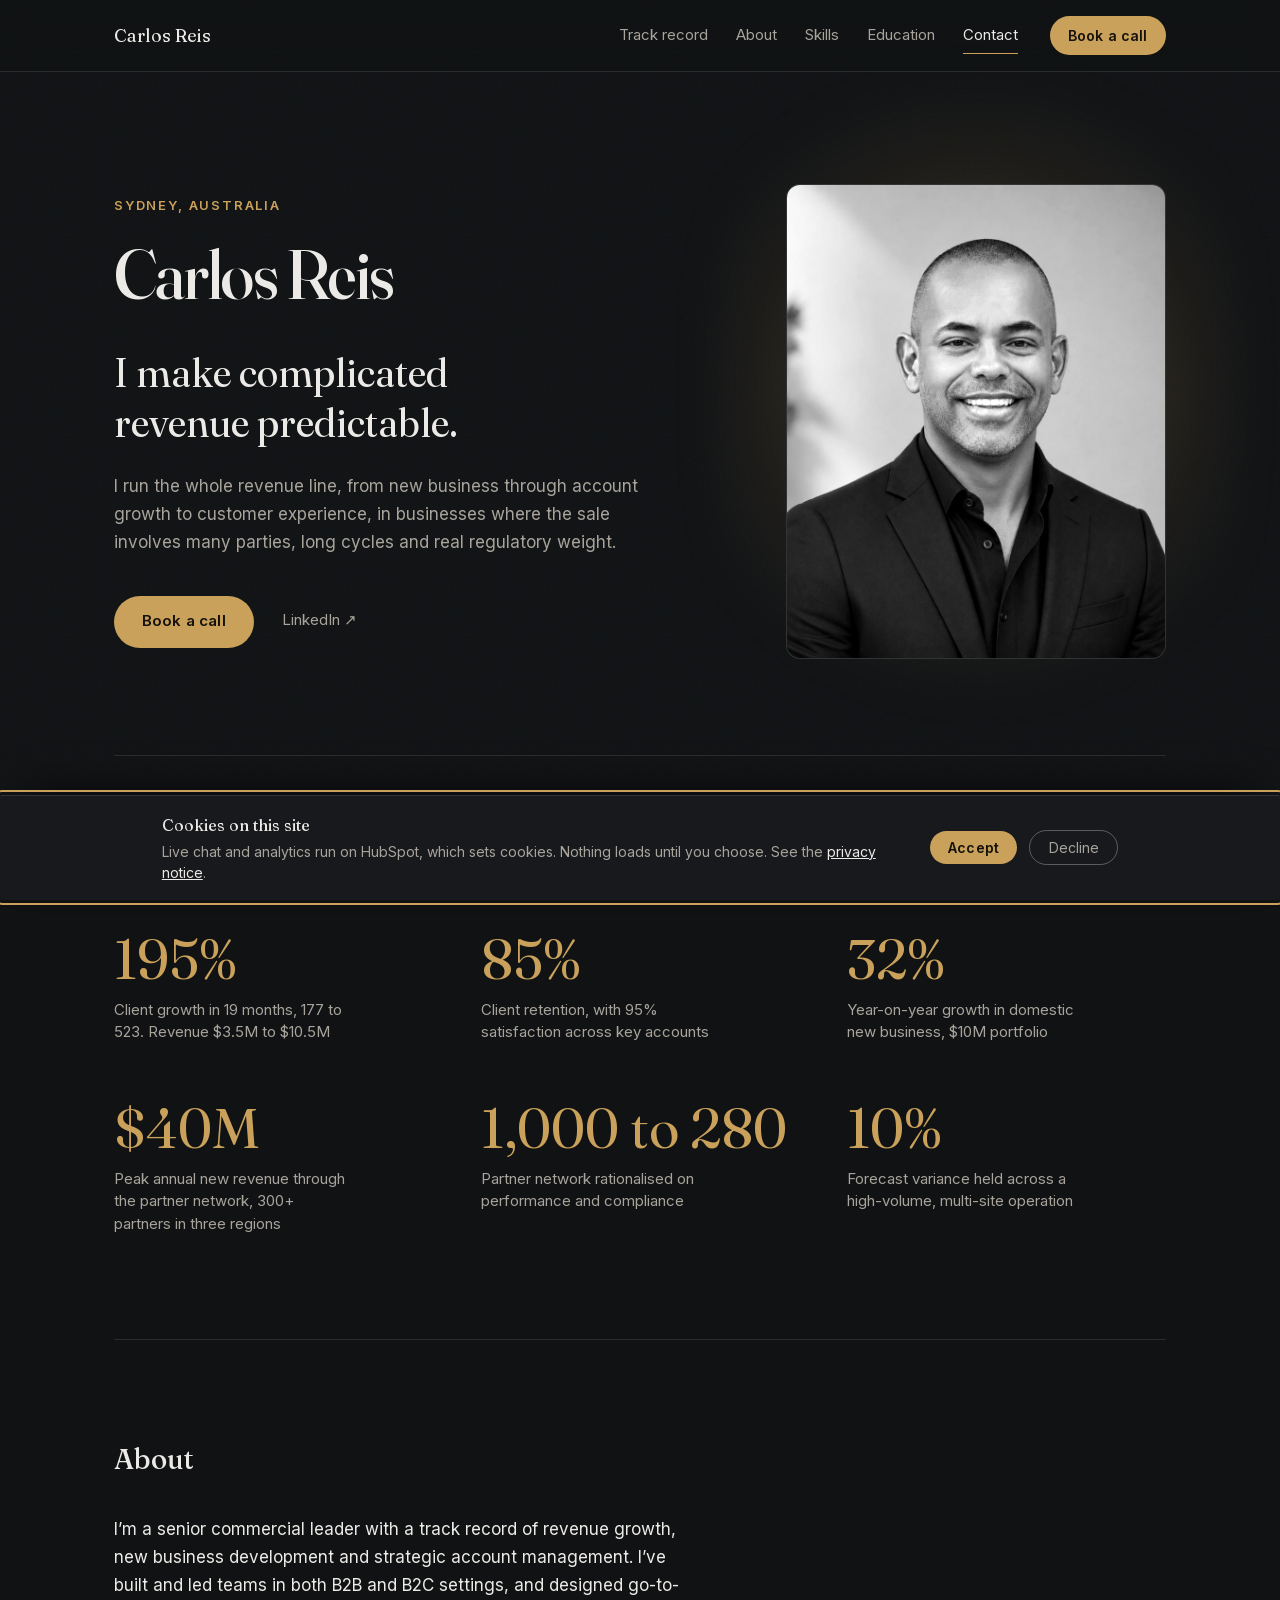
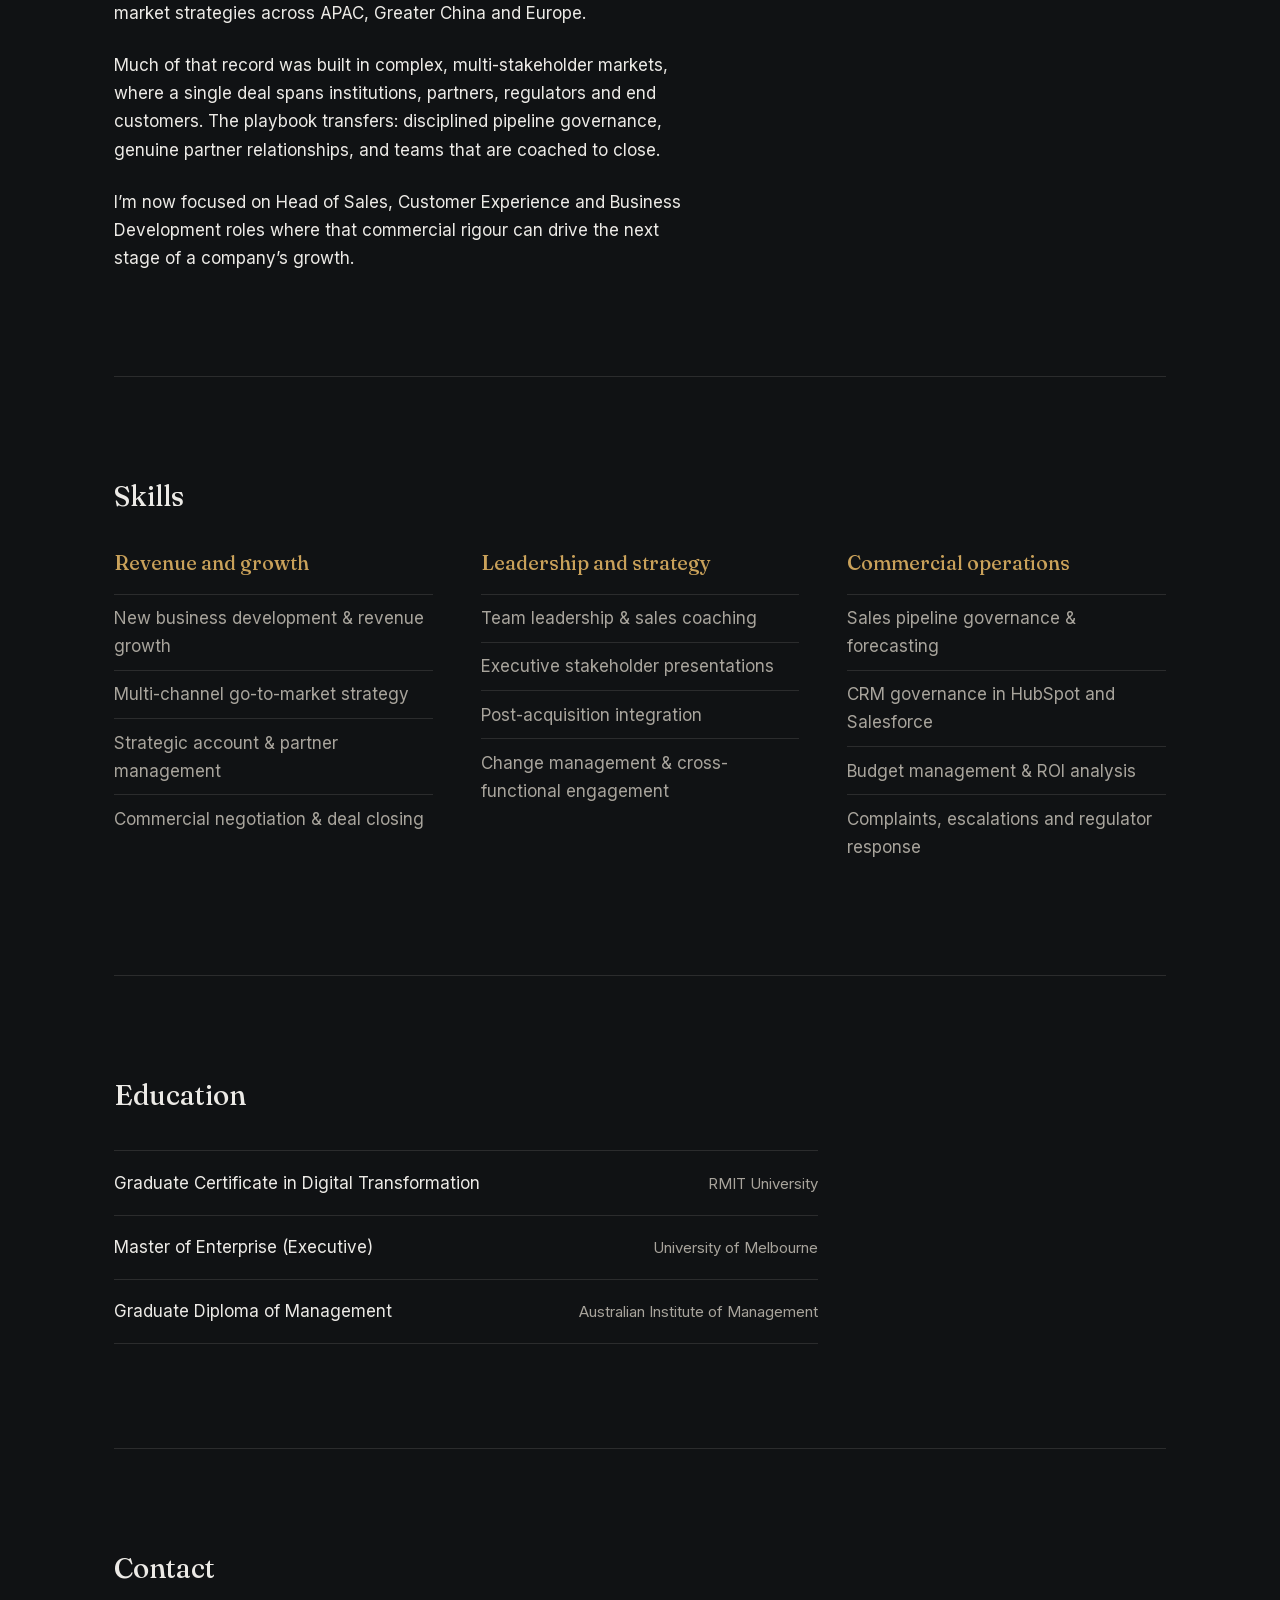
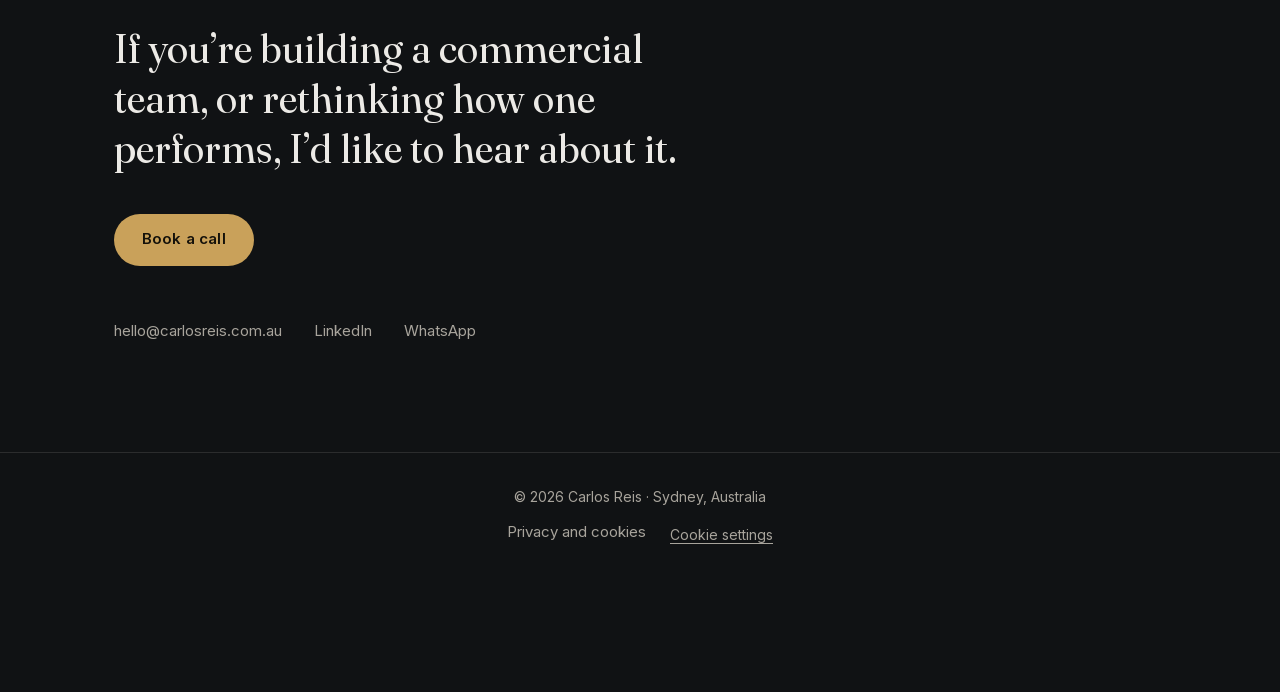
==== commit 941beeac: "Correct the $40M caption to say new revenue The CV states $40M annualised in new revenue at peak. Th" ====
--- a/index.html
+++ b/index.html
@@ -166,7 +166,7 @@
         </div>
         <div class="stat">
           <p class="stat-number">$40M</p>
-          <p class="stat-caption">Peak annual partner network revenue, 300+ partners, three regions</p>
+          <p class="stat-caption">Peak annual new revenue through the partner network, 300+ partners in three regions</p>
         </div>
         <div class="stat">
           <p class="stat-number">1,000 to 280</p>
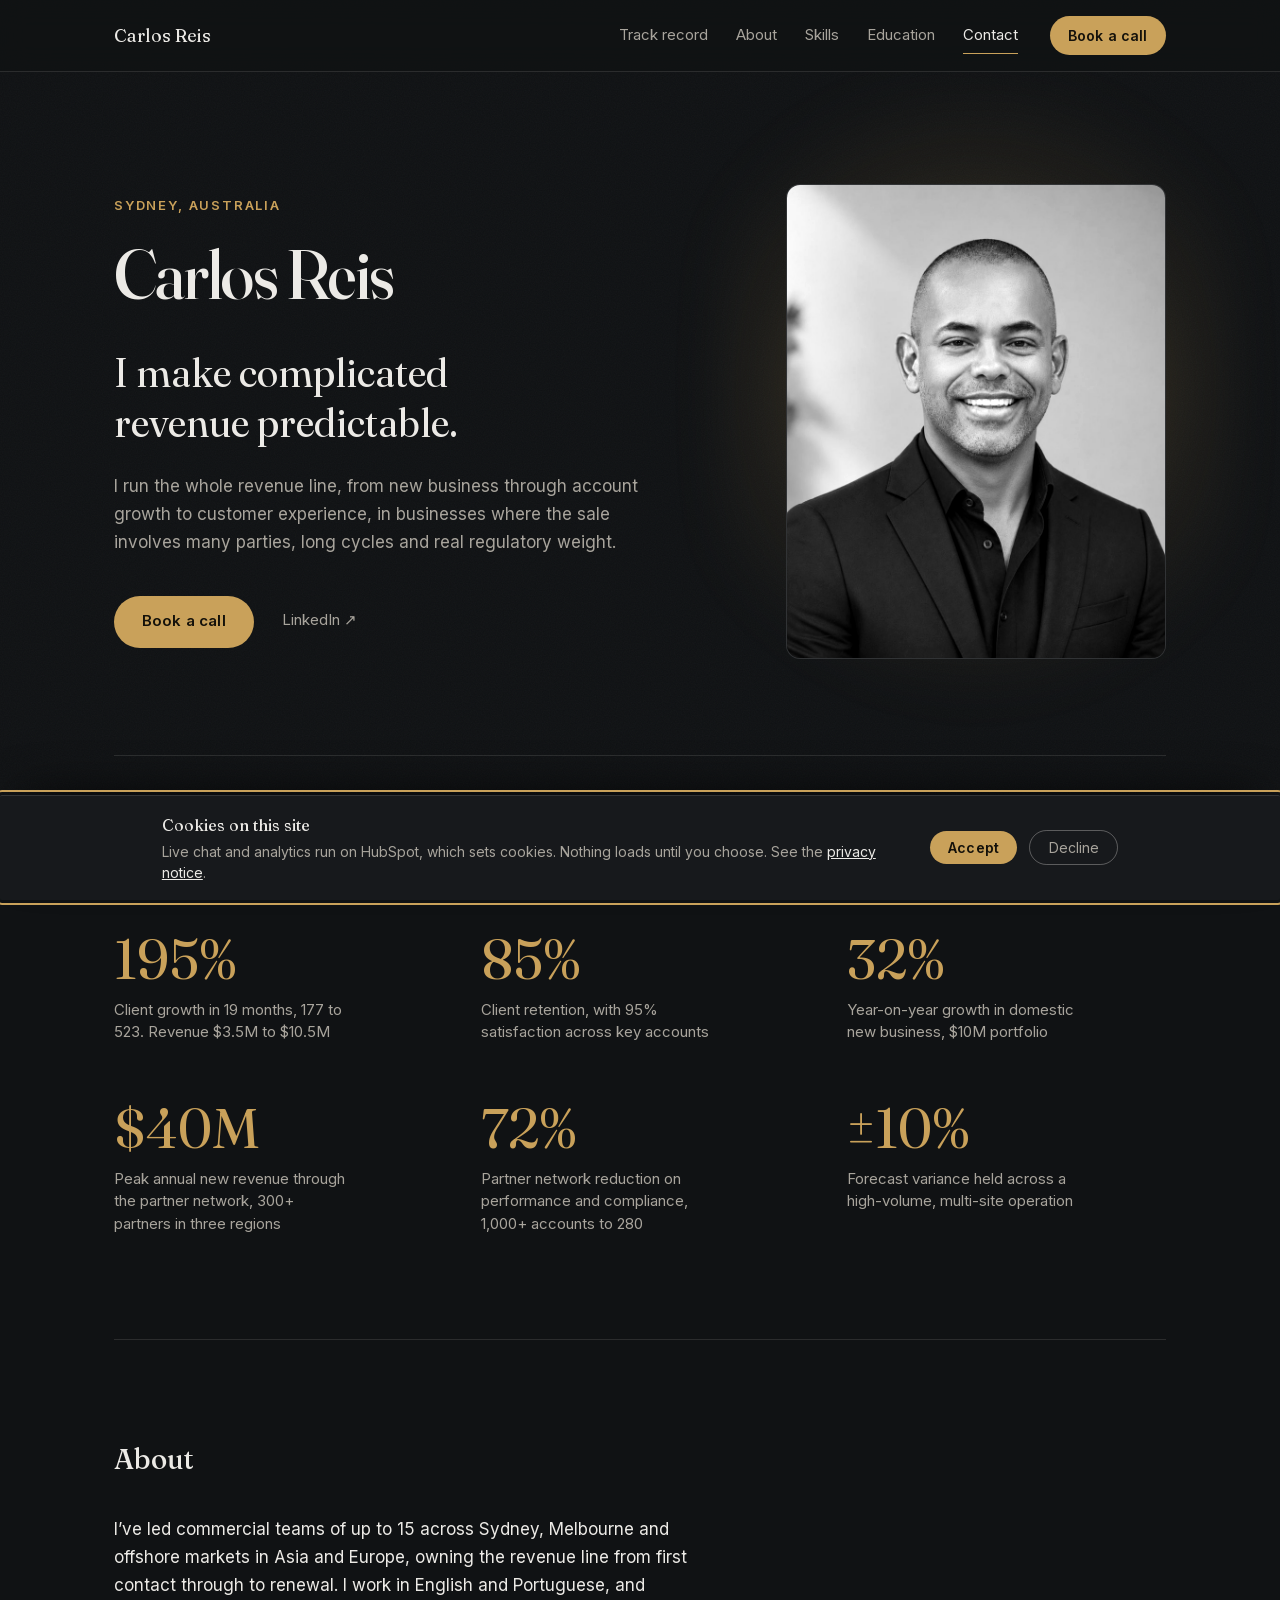
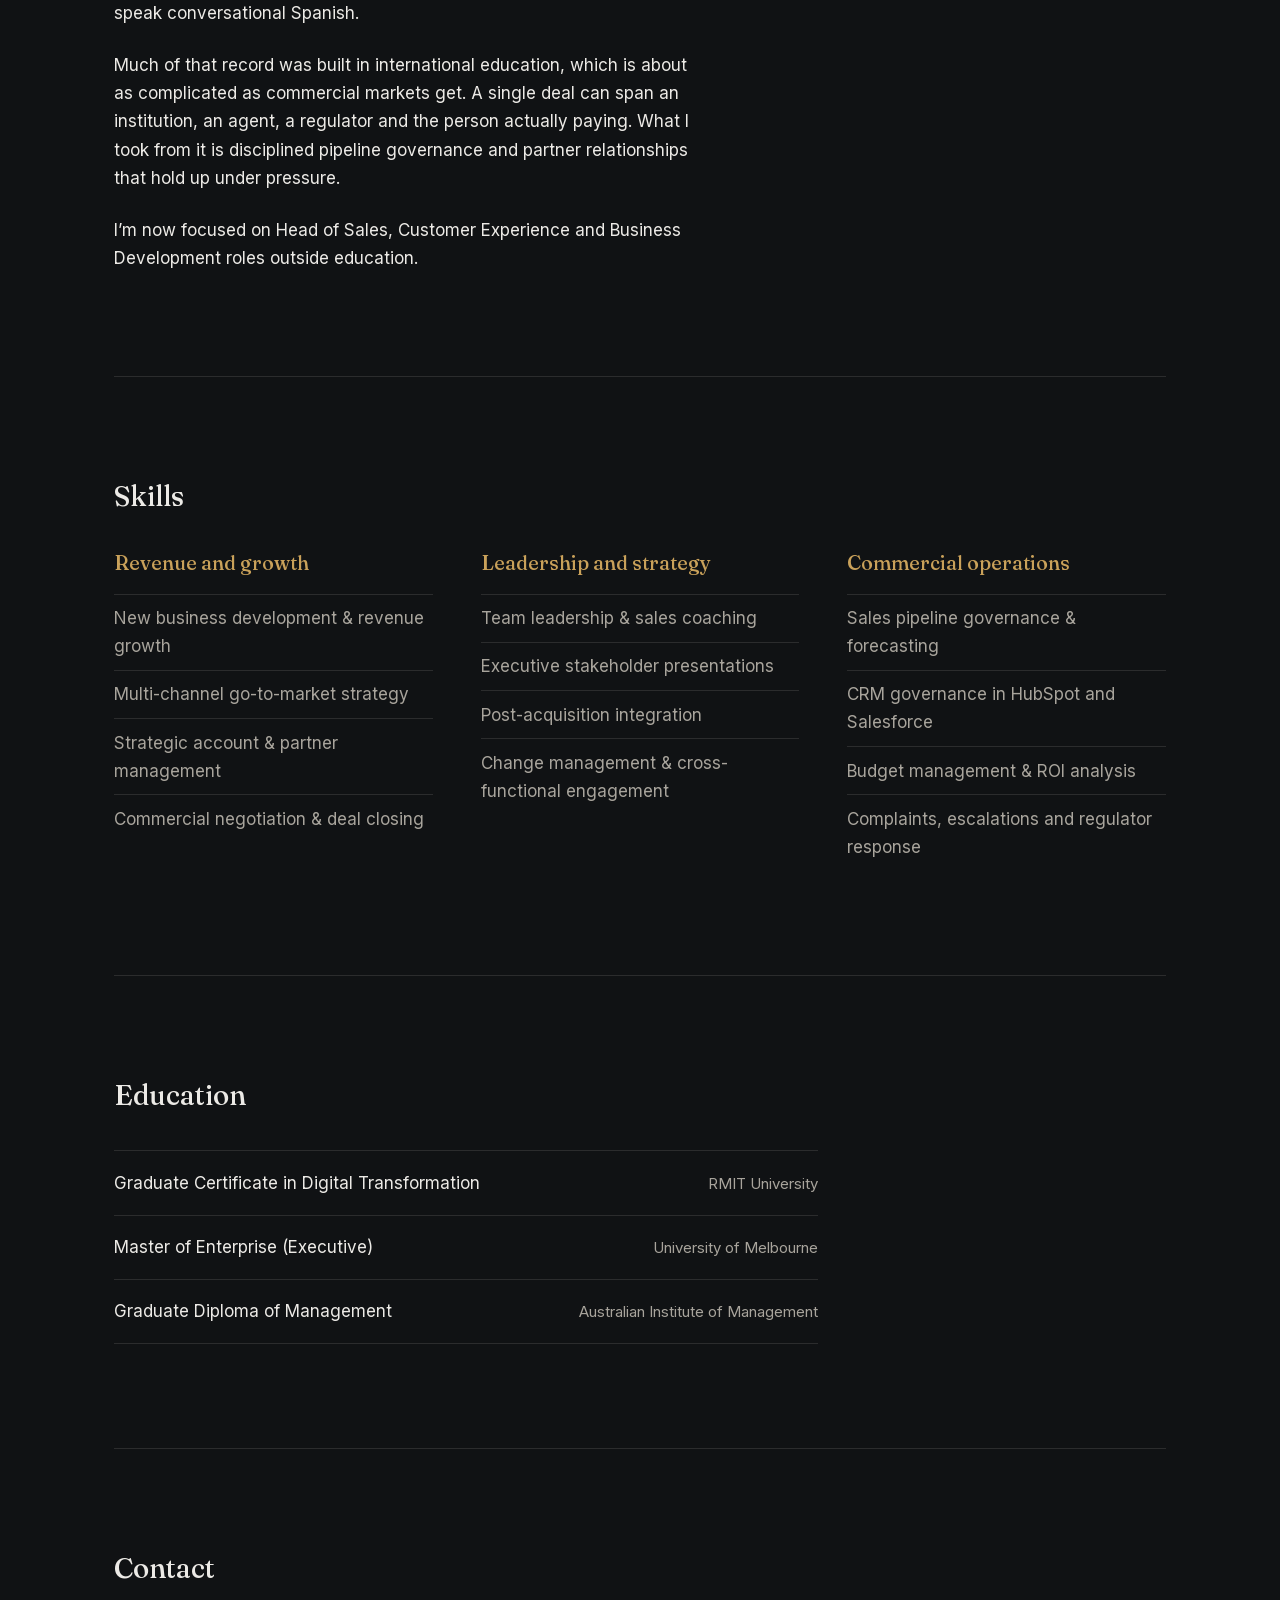
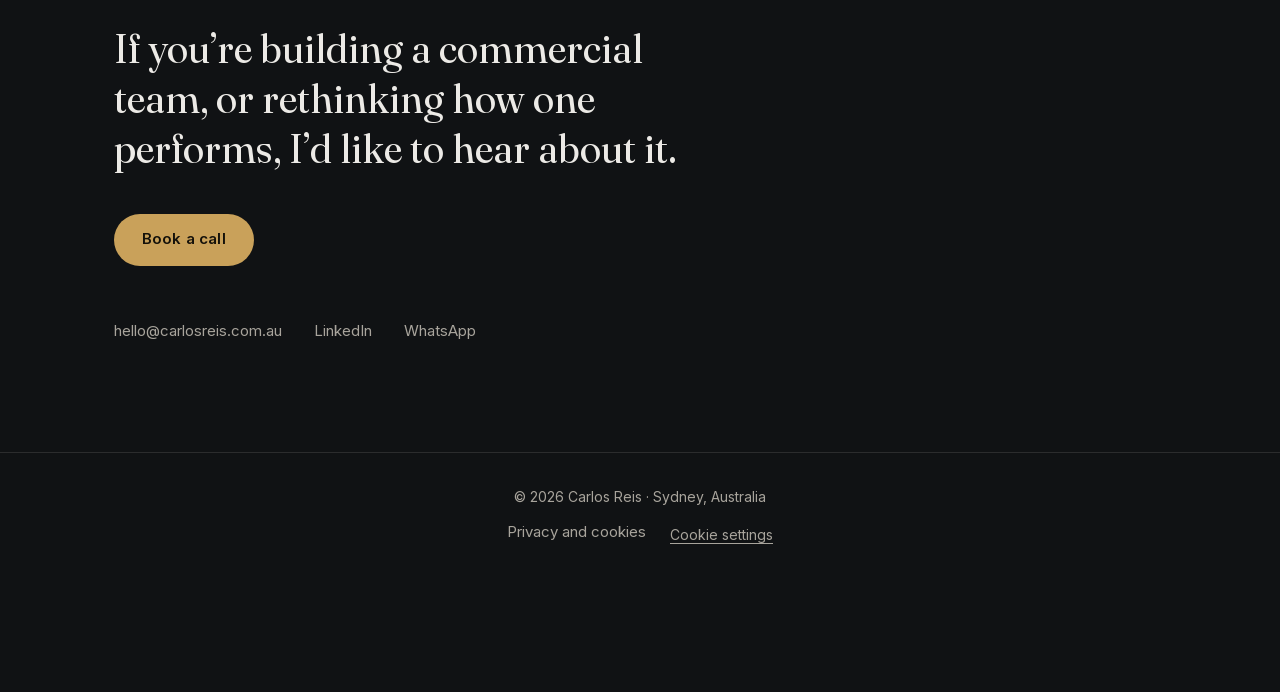
==== commit 1042a87c: "Rewrite About, add scope and languages, sharpen two stats About: first paragraph now leads with scop" ====
--- a/index.html
+++ b/index.html
@@ -47,7 +47,7 @@
 
   <link rel="preload" href="fonts/fraunces-latin.woff2" as="font" type="font/woff2" crossorigin>
   <link rel="preload" href="fonts/inter-latin.woff2" as="font" type="font/woff2" crossorigin>
-  <link rel="stylesheet" href="styles.css?v=3">
+  <link rel="stylesheet" href="styles.css?v=4">
 
   <script type="application/ld+json">
   {
@@ -169,11 +169,11 @@
           <p class="stat-caption">Peak annual new revenue through the partner network, 300+ partners in three regions</p>
         </div>
         <div class="stat">
-          <p class="stat-number">1,000 to 280</p>
-          <p class="stat-caption">Partner network rationalised on performance and compliance</p>
-        </div>
-        <div class="stat">
-          <p class="stat-number">10%</p>
+          <p class="stat-number">72%</p>
+          <p class="stat-caption">Partner network reduction on performance and compliance, 1,000+ accounts to 280</p>
+        </div>
+        <div class="stat">
+          <p class="stat-number">&plusmn;10%</p>
           <p class="stat-caption">Forecast variance held across a high-volume, multi-site operation</p>
         </div>
       </div>
@@ -183,9 +183,9 @@
     <section id="about" class="section reveal" aria-labelledby="about-heading">
       <h2 id="about-heading">About</h2>
       <div class="about-body">
-        <p>I&rsquo;m a senior commercial leader with a track record of revenue growth, new business development and strategic account management. I&rsquo;ve built and led teams in both B2B and B2C settings, and designed go-to-market strategies across APAC, Greater China and Europe.</p>
-        <p>Much of that record was built in complex, multi-stakeholder markets, where a single deal spans institutions, partners, regulators and end customers. The playbook transfers: disciplined pipeline governance, genuine partner relationships, and teams that are coached to close.</p>
-        <p>I&rsquo;m now focused on Head of Sales, Customer Experience and Business Development roles where that commercial rigour can drive the next stage of a company&rsquo;s growth.</p>
+        <p>I&rsquo;ve led commercial teams of up to 15 across Sydney, Melbourne and offshore markets in Asia and Europe, owning the revenue line from first contact through to renewal. I work in English and Portuguese, and speak conversational Spanish.</p>
+        <p>Much of that record was built in international education, which is about as complicated as commercial markets get. A single deal can span an institution, an agent, a regulator and the person actually paying. What I took from it is disciplined pipeline governance and partner relationships that hold up under pressure.</p>
+        <p>I&rsquo;m now focused on Head of Sales, Customer Experience and Business Development roles outside education.</p>
       </div>
     </section>
 
@@ -261,6 +261,6 @@
     </p>
   </footer>
 
-  <script src="main.js?v=3" defer></script>
+  <script src="main.js?v=4" defer></script>
 </body>
 </html>
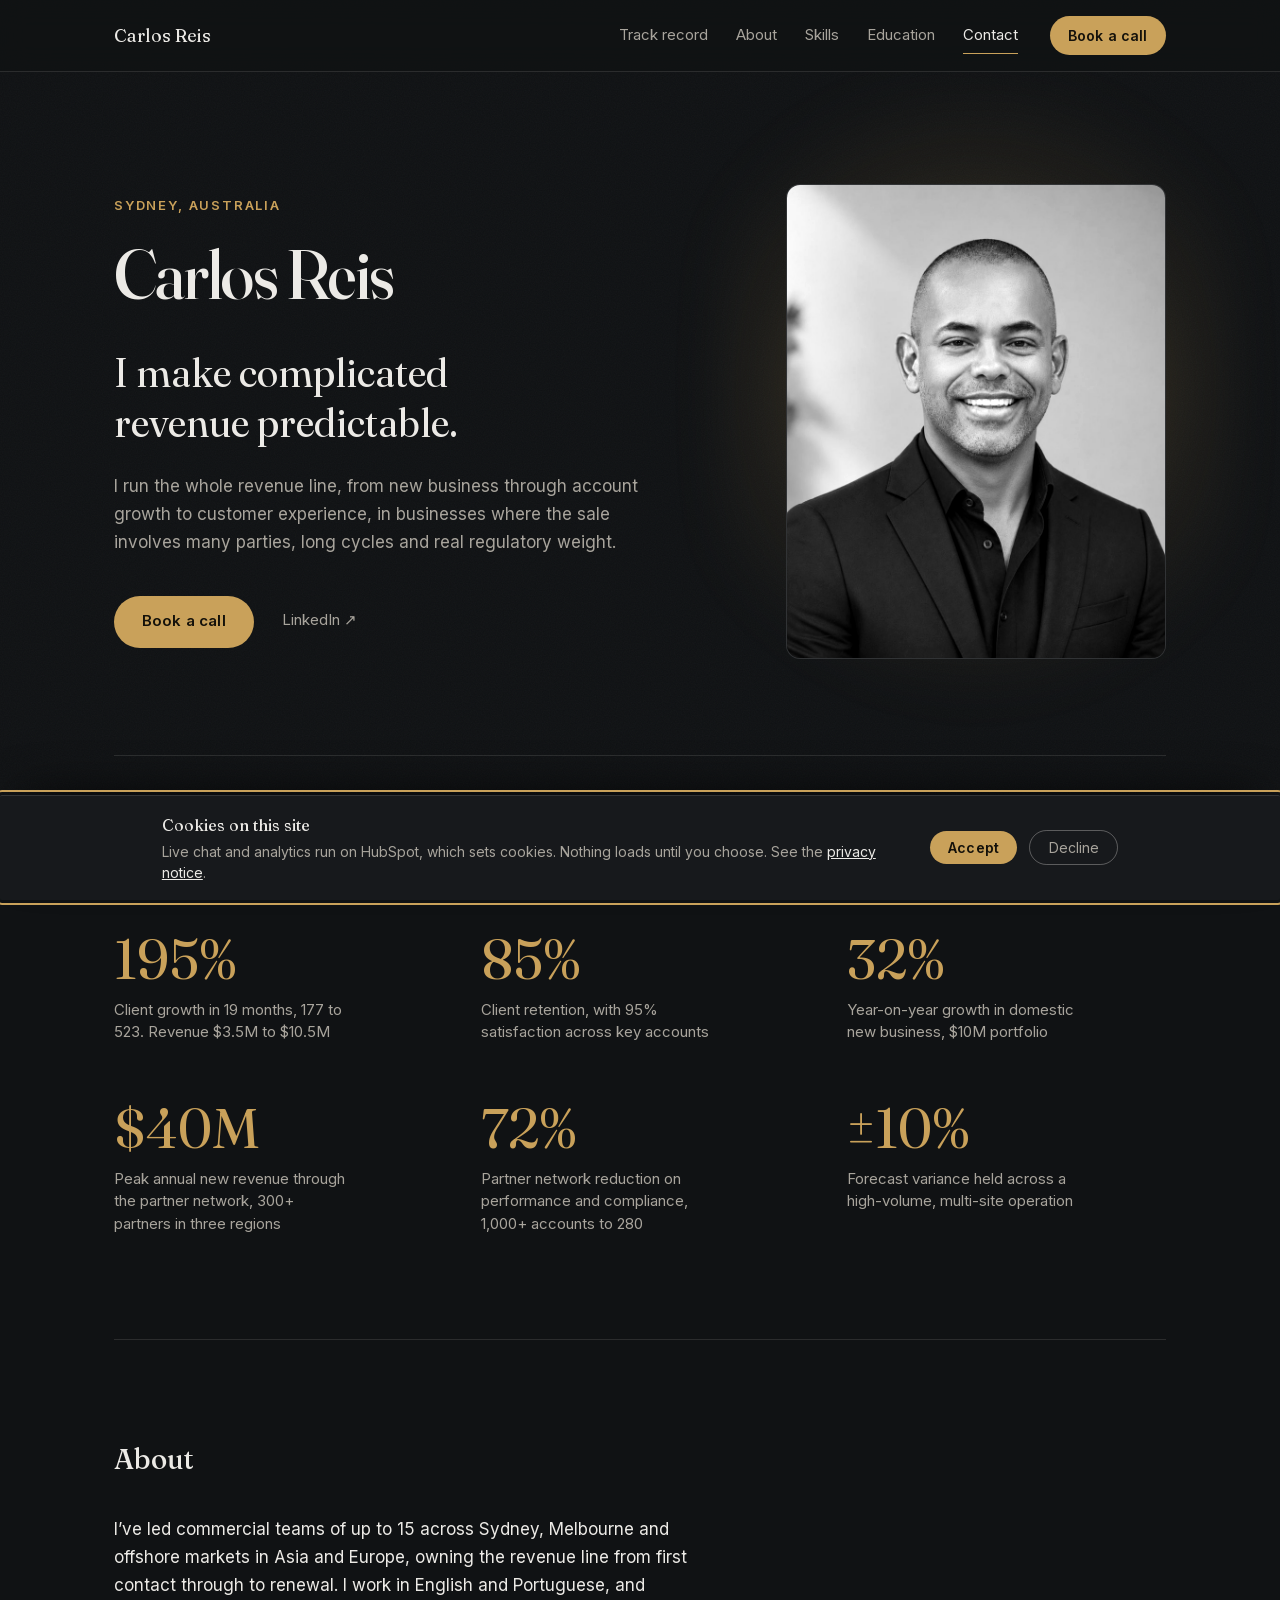
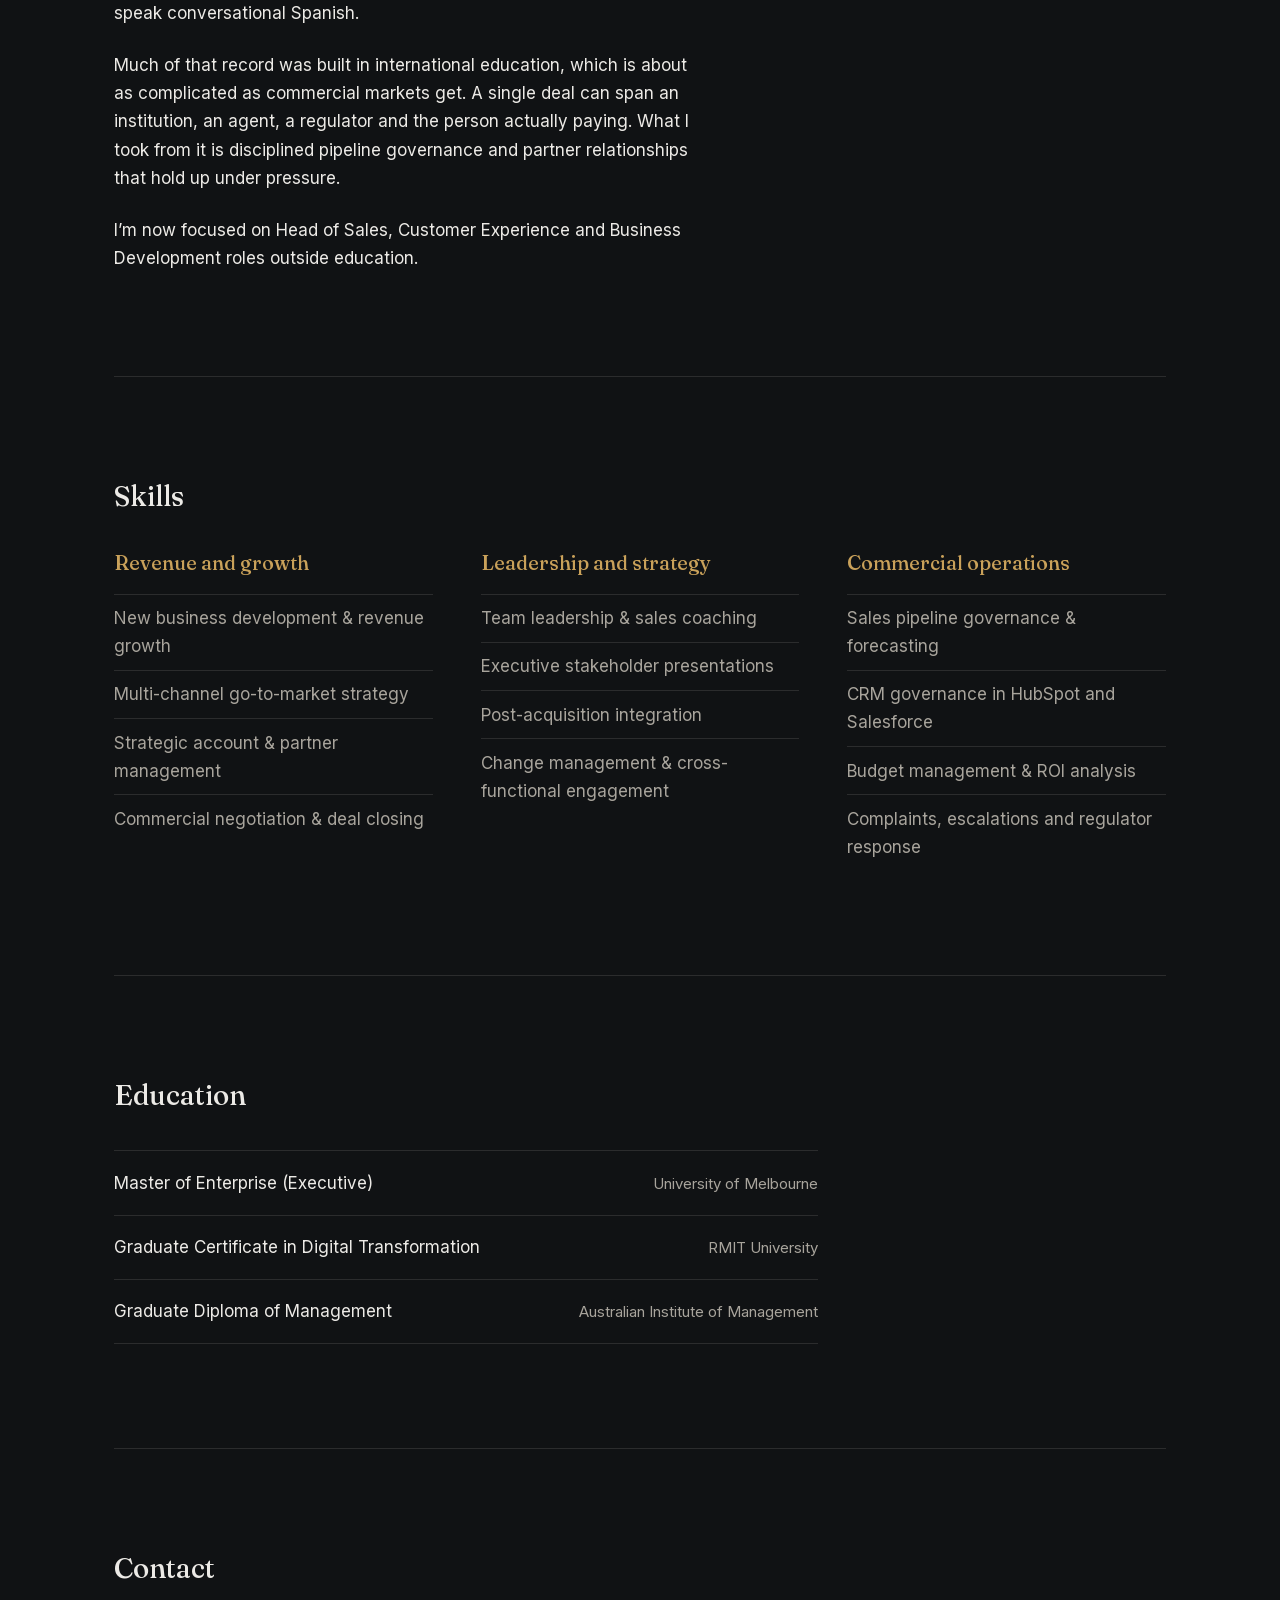
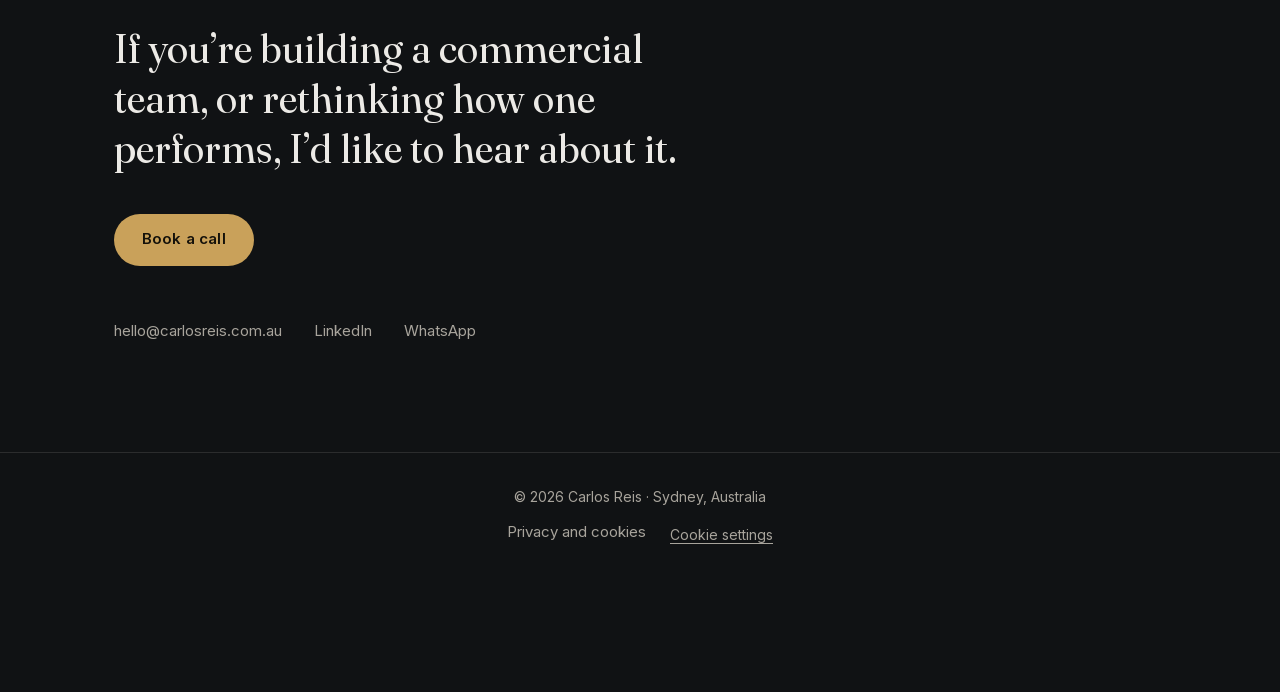
==== commit 7807e60e: "List education by AQF level, Masters first" ====
--- a/index.html
+++ b/index.html
@@ -47,7 +47,7 @@
 
   <link rel="preload" href="fonts/fraunces-latin.woff2" as="font" type="font/woff2" crossorigin>
   <link rel="preload" href="fonts/inter-latin.woff2" as="font" type="font/woff2" crossorigin>
-  <link rel="stylesheet" href="styles.css?v=4">
+  <link rel="stylesheet" href="styles.css?v=5">
 
   <script type="application/ld+json">
   {
@@ -226,12 +226,12 @@
       <h2 id="education-heading">Education</h2>
       <ul class="education-list">
         <li>
+          <span class="edu-degree">Master of Enterprise (Executive)</span>
+          <span class="edu-school">University of Melbourne</span>
+        </li>
+        <li>
           <span class="edu-degree">Graduate Certificate in Digital Transformation</span>
           <span class="edu-school">RMIT University</span>
-        </li>
-        <li>
-          <span class="edu-degree">Master of Enterprise (Executive)</span>
-          <span class="edu-school">University of Melbourne</span>
         </li>
         <li>
           <span class="edu-degree">Graduate Diploma of Management</span>
@@ -261,6 +261,6 @@
     </p>
   </footer>
 
-  <script src="main.js?v=4" defer></script>
+  <script src="main.js?v=5" defer></script>
 </body>
 </html>
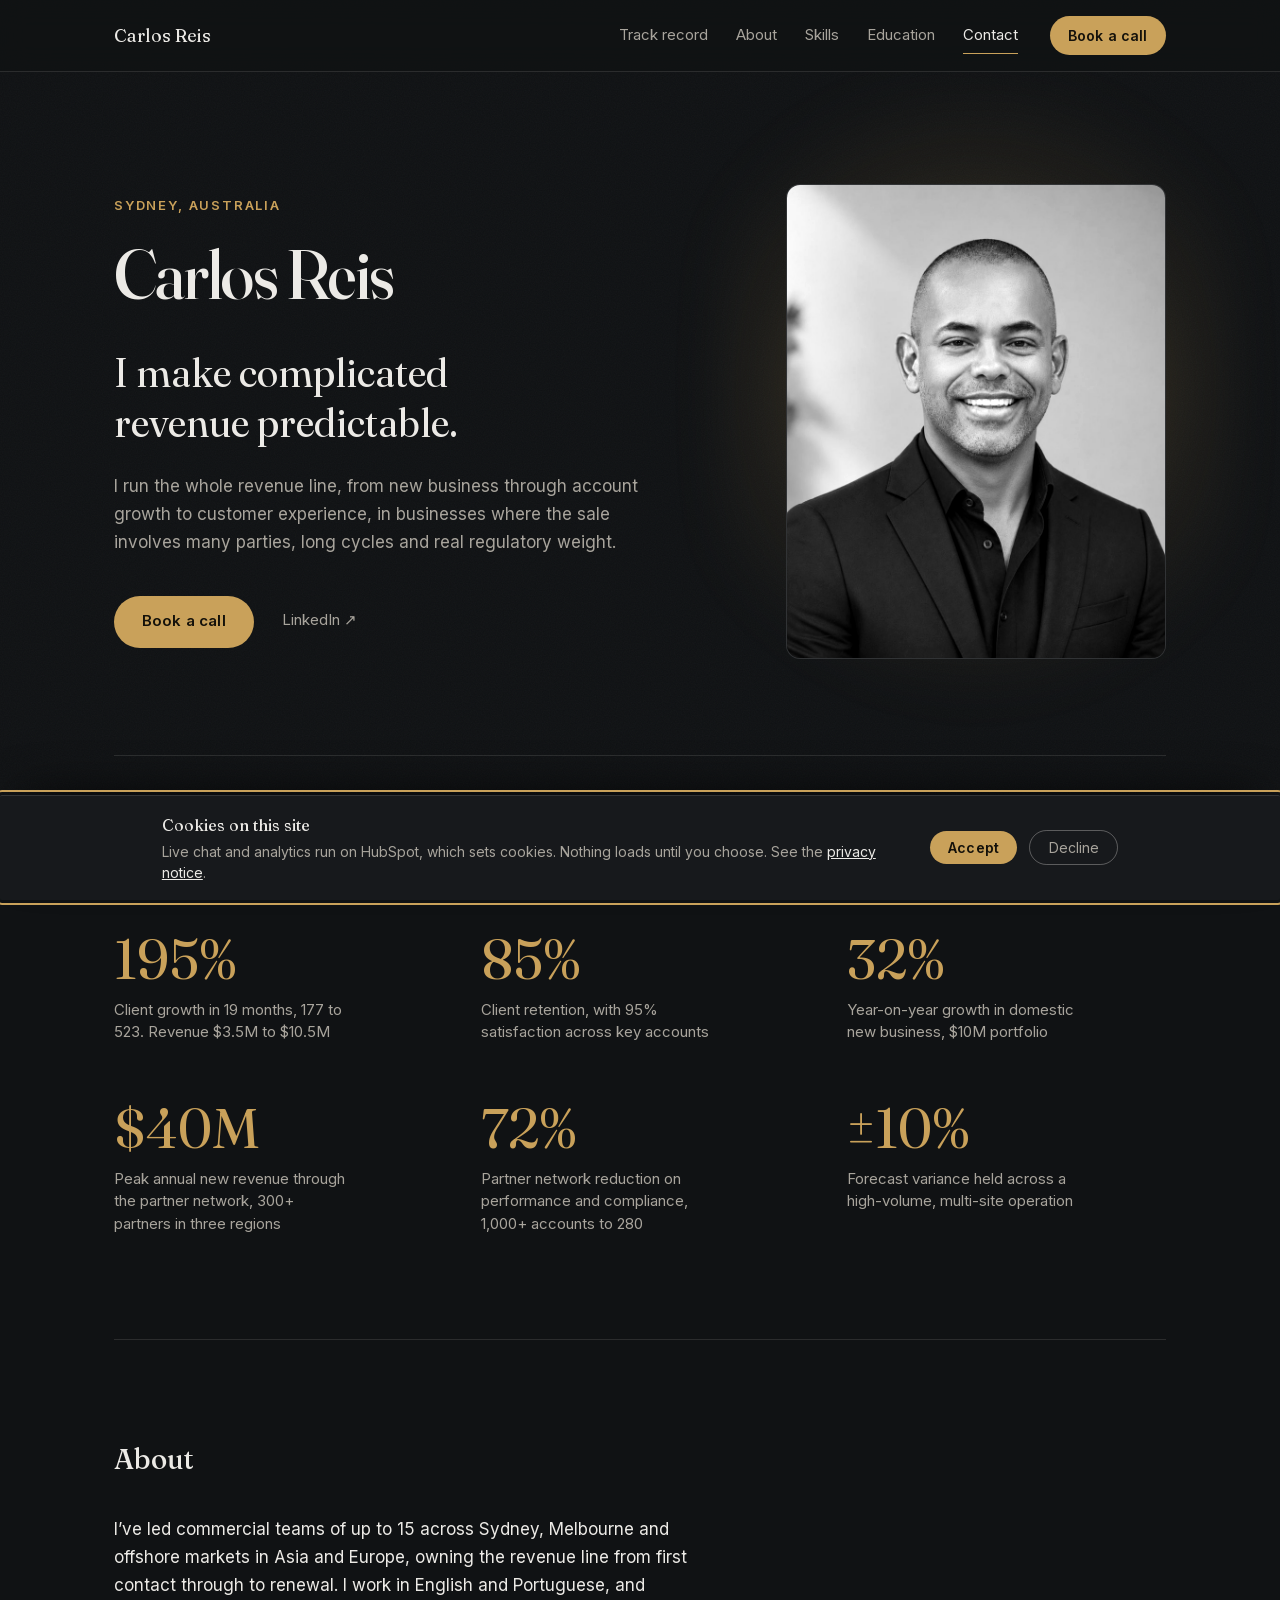
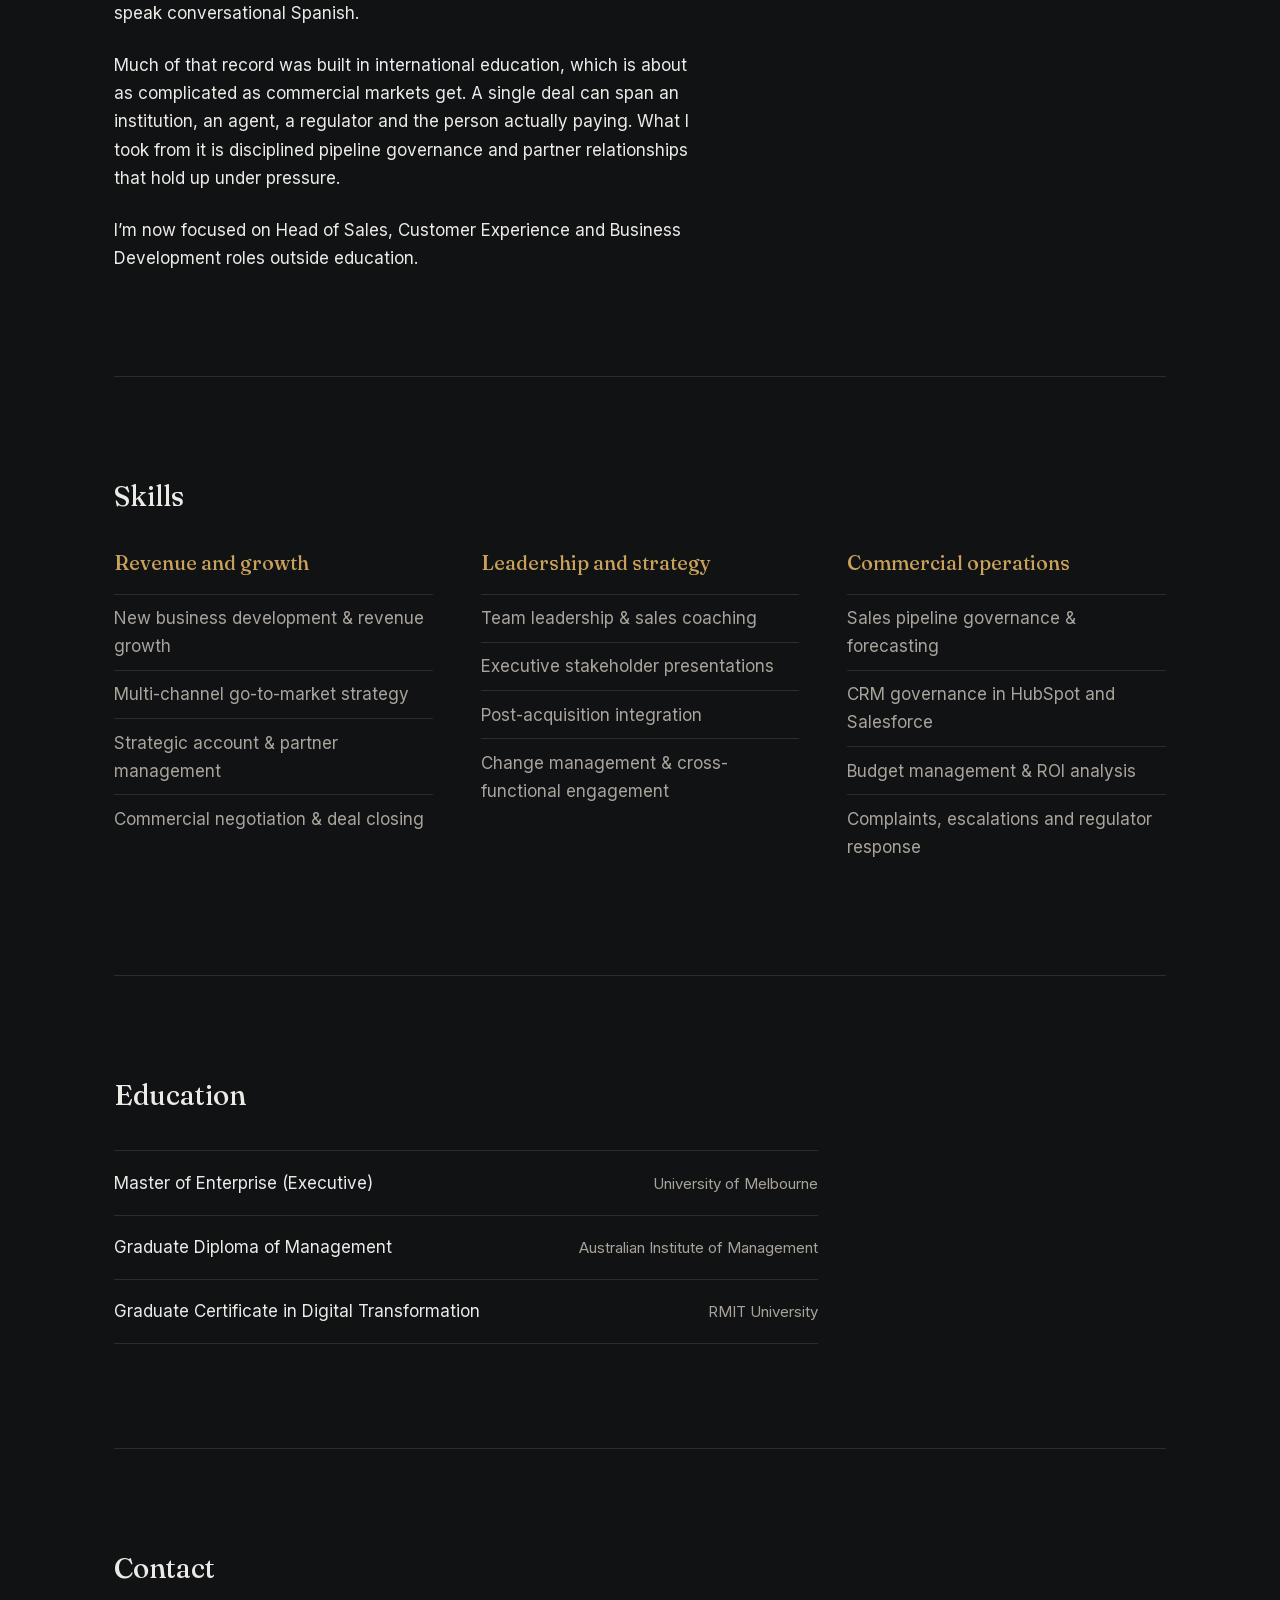
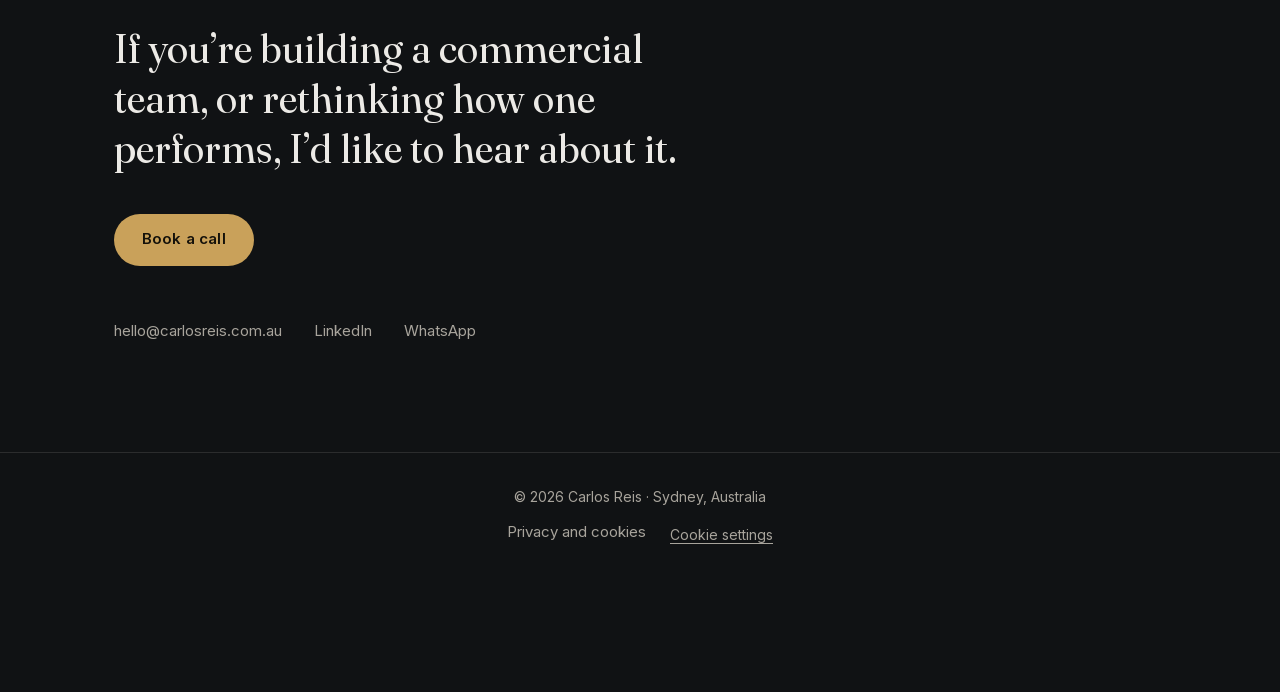
==== commit f42669d7: "Order education strictly by AQF level and volume of learning" ====
--- a/index.html
+++ b/index.html
@@ -47,7 +47,7 @@
 
   <link rel="preload" href="fonts/fraunces-latin.woff2" as="font" type="font/woff2" crossorigin>
   <link rel="preload" href="fonts/inter-latin.woff2" as="font" type="font/woff2" crossorigin>
-  <link rel="stylesheet" href="styles.css?v=5">
+  <link rel="stylesheet" href="styles.css?v=6">
 
   <script type="application/ld+json">
   {
@@ -230,12 +230,12 @@
           <span class="edu-school">University of Melbourne</span>
         </li>
         <li>
+          <span class="edu-degree">Graduate Diploma of Management</span>
+          <span class="edu-school">Australian Institute of Management</span>
+        </li>
+        <li>
           <span class="edu-degree">Graduate Certificate in Digital Transformation</span>
           <span class="edu-school">RMIT University</span>
-        </li>
-        <li>
-          <span class="edu-degree">Graduate Diploma of Management</span>
-          <span class="edu-school">Australian Institute of Management</span>
         </li>
       </ul>
     </section>
@@ -261,6 +261,6 @@
     </p>
   </footer>
 
-  <script src="main.js?v=5" defer></script>
+  <script src="main.js?v=6" defer></script>
 </body>
 </html>
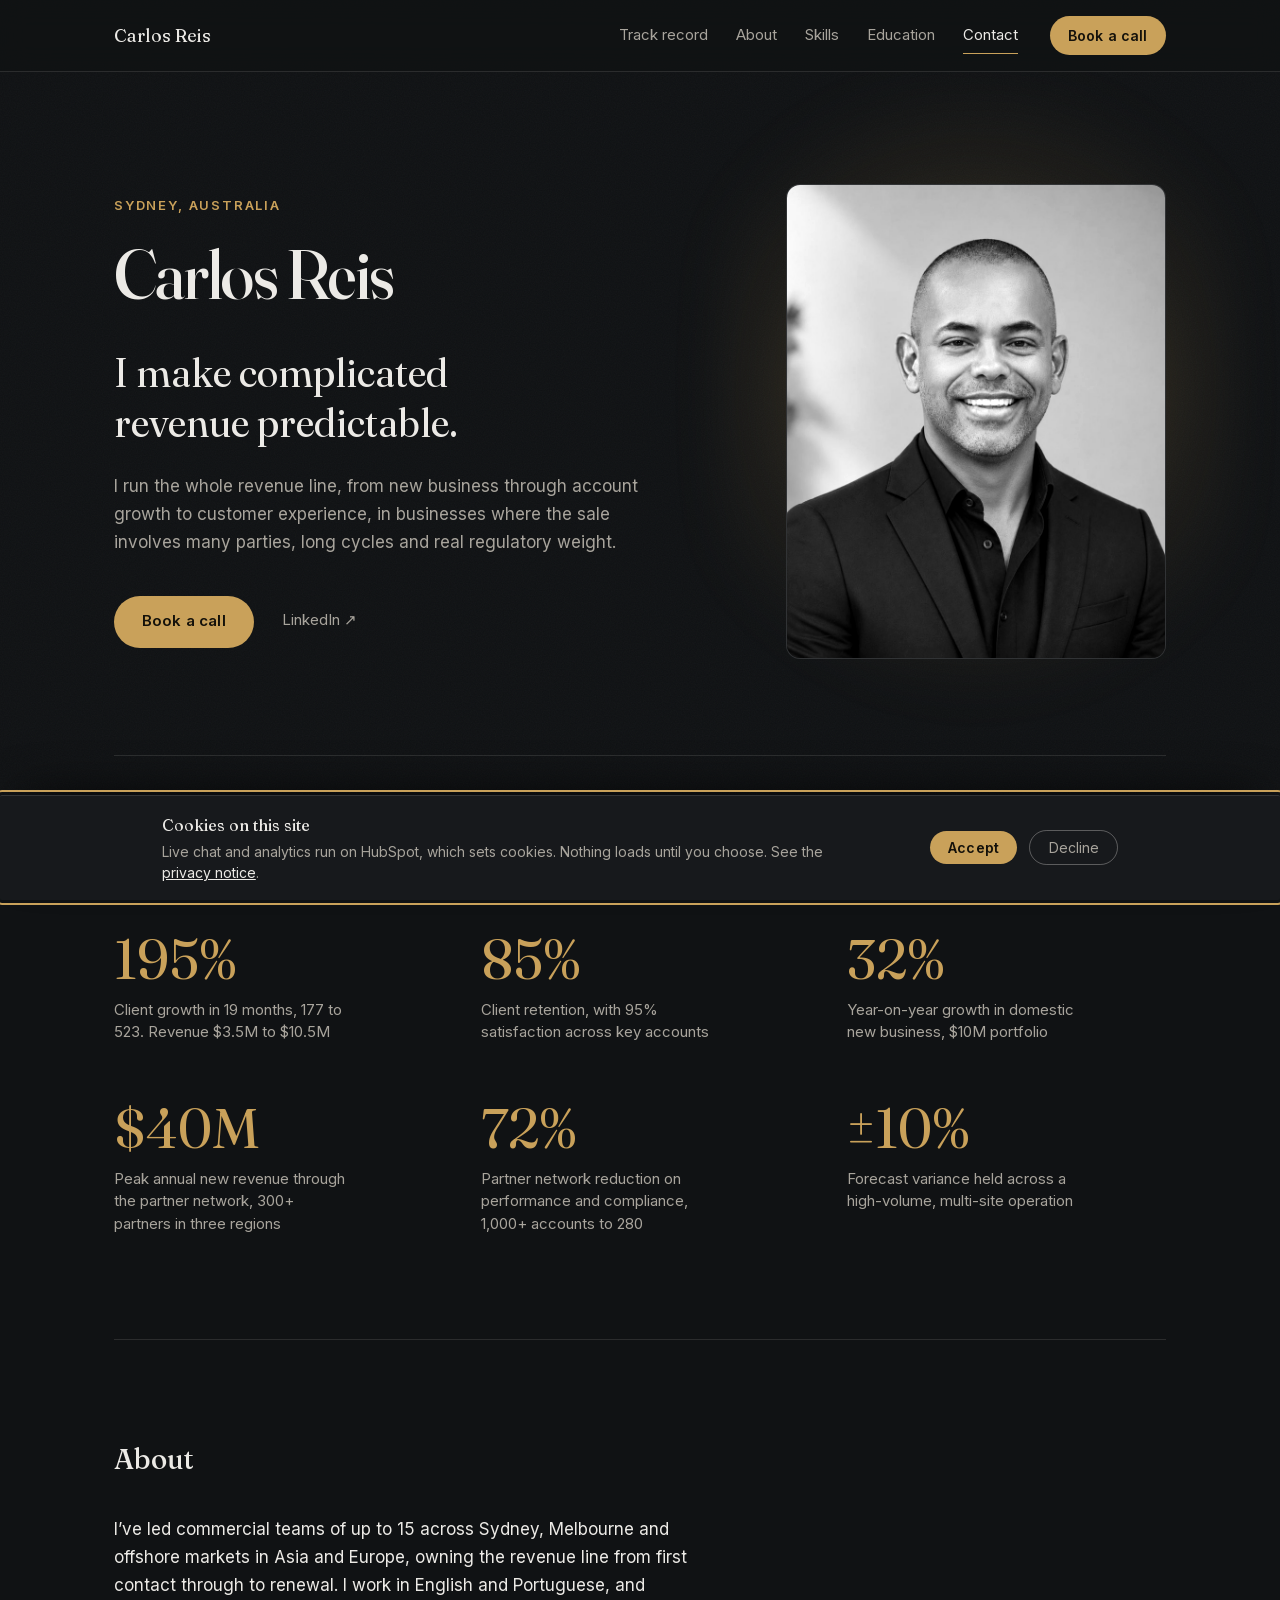
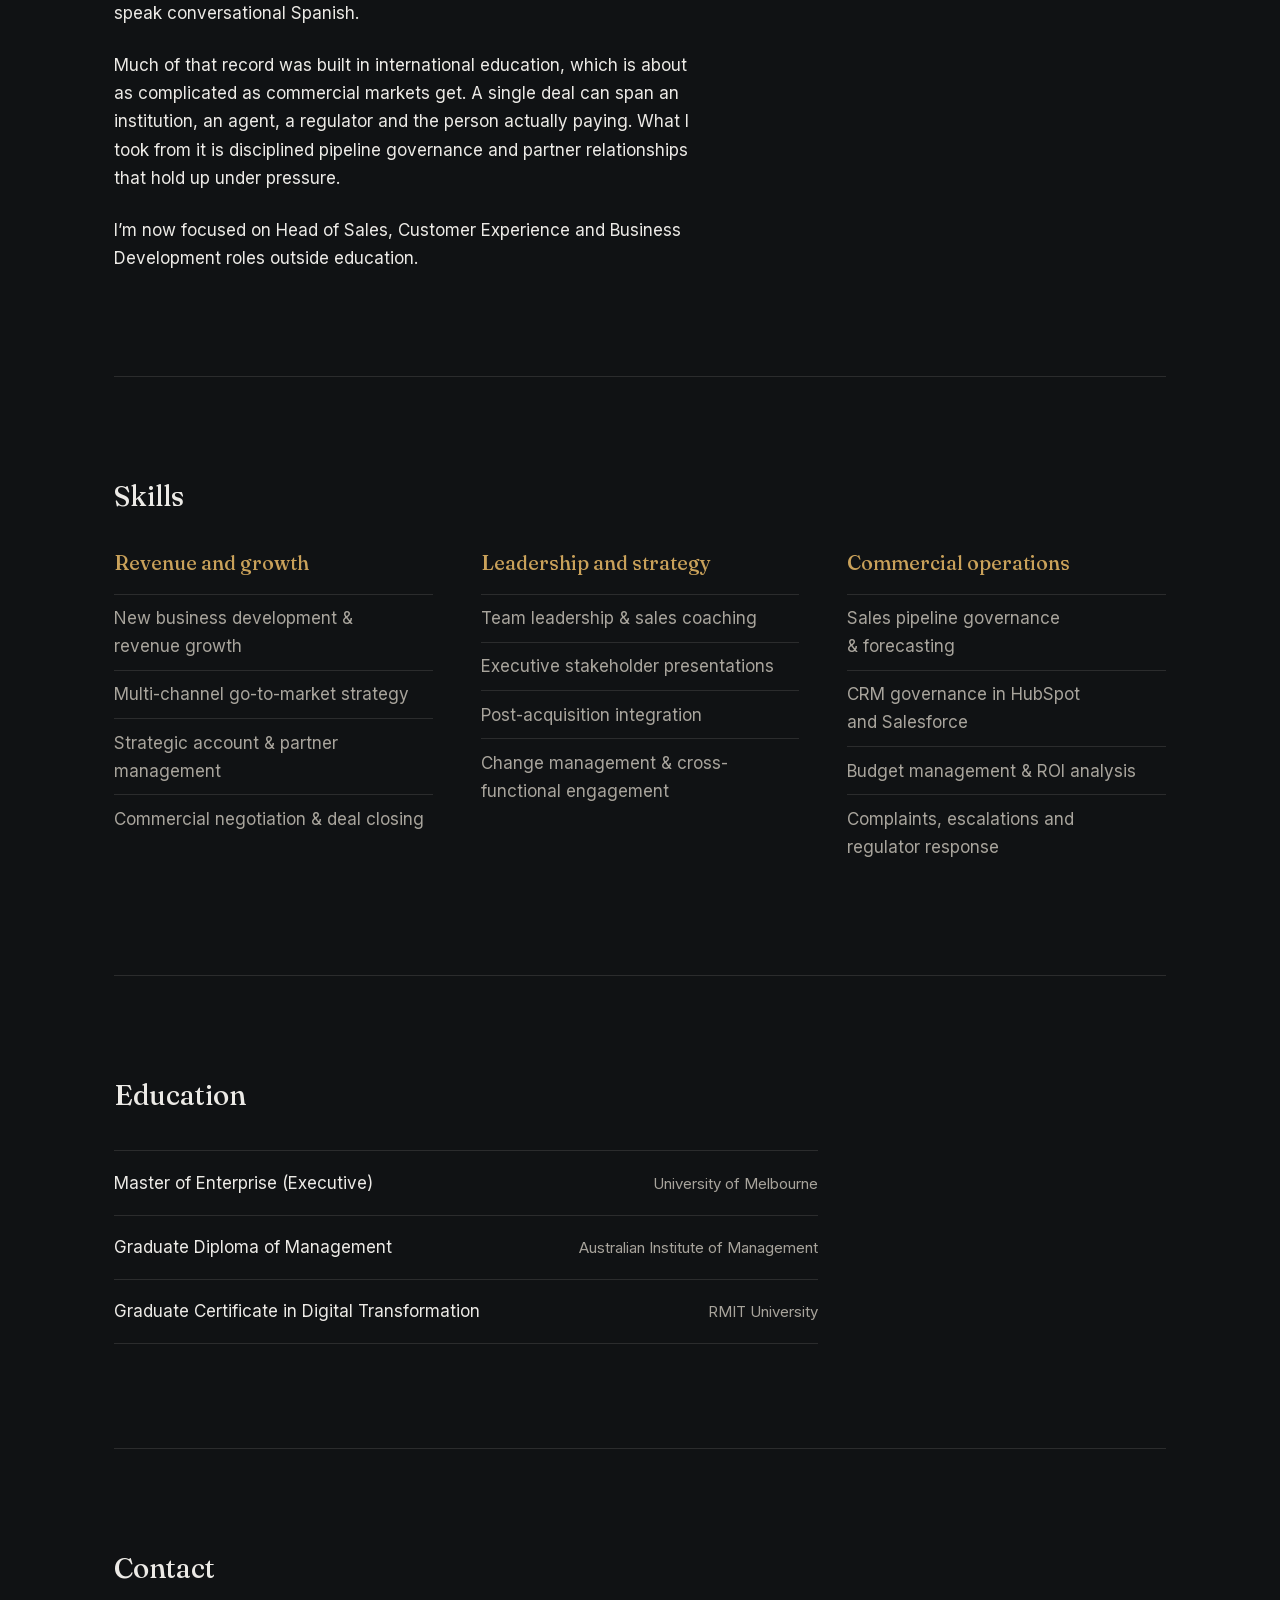
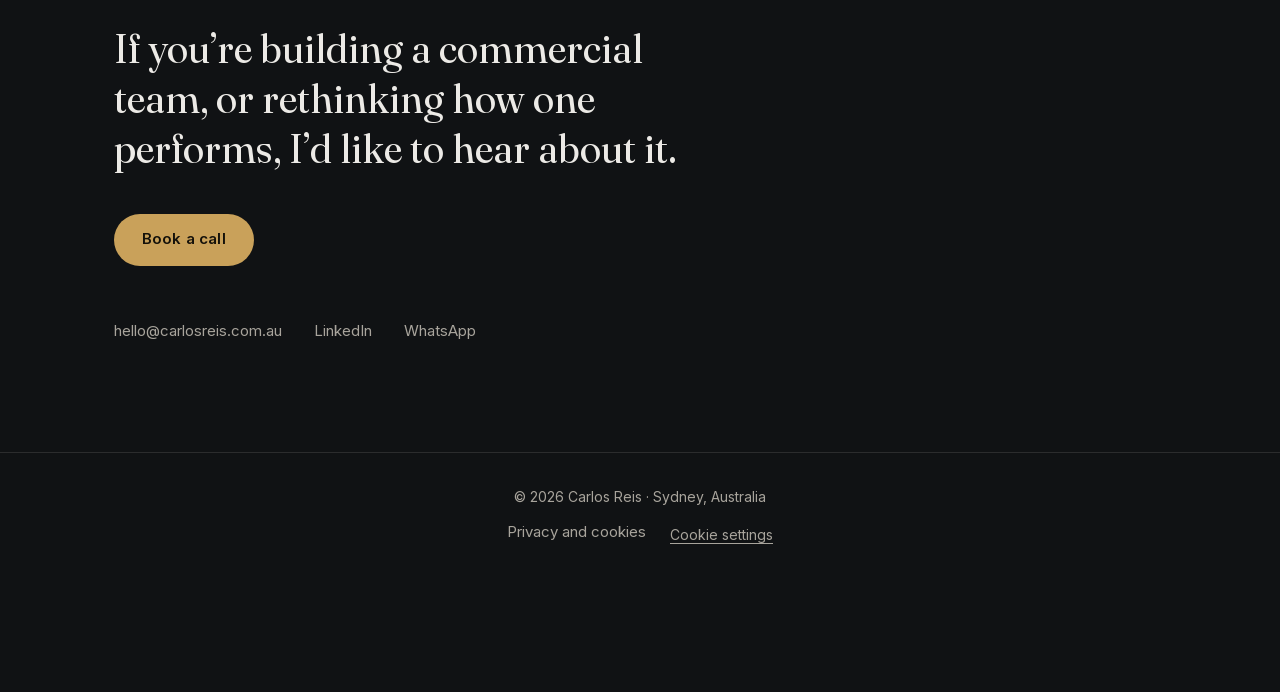
==== commit 1ab35fc2: "Apply modern web guidance fixes: dark scheme, text wrapping, motion - Remove stray closing div in th" ====
--- a/index.html
+++ b/index.html
@@ -26,6 +26,7 @@
   <link rel="canonical" href="https://carlosreis.com.au/">
   <meta name="robots" content="index, follow">
   <meta name="theme-color" content="#101214">
+  <meta name="color-scheme" content="dark">
 
   <!-- Social sharing -->
   <meta property="og:type" content="website">
@@ -47,7 +48,7 @@
 
   <link rel="preload" href="fonts/fraunces-latin.woff2" as="font" type="font/woff2" crossorigin>
   <link rel="preload" href="fonts/inter-latin.woff2" as="font" type="font/woff2" crossorigin>
-  <link rel="stylesheet" href="styles.css?v=6">
+  <link rel="stylesheet" href="styles.css?v=7">
 
   <script type="application/ld+json">
   {
@@ -177,7 +178,6 @@
           <p class="stat-caption">Forecast variance held across a high-volume, multi-site operation</p>
         </div>
       </div>
-      </div>
     </section>
 
     <section id="about" class="section reveal" aria-labelledby="about-heading">
--- a/styles.css
+++ b/styles.css
@@ -19,6 +19,9 @@
 /* ---------- Tokens ---------- */
 
 :root {
+  /* Dark-only design: tells the browser to draw its own UI (scrollbars,
+     the canvas before styles load) dark as well. */
+  color-scheme: dark;
   --bg: #101214;
   --surface: #17191c;
   --text: #eceae6;
@@ -61,6 +64,13 @@
   font-weight: 500;
   line-height: 1.1;
   text-wrap: balance;
+}
+
+/* Avoid a single word stranded on the last line of a paragraph.
+   Classes that set text-wrap: balance (headline, contact lead) still win. */
+p,
+li {
+  text-wrap: pretty;
 }
 
 a {
@@ -739,8 +749,9 @@
 
 /* ---------- Scroll reveal ---------- */
 
-/* Scroll-driven, so sections stay visible if the feature or JS is unavailable. */
-@supports (animation-timeline: view()) {
+/* Scroll-driven, so sections stay visible if the feature or JS is unavailable.
+   The animation-range check filters out browsers with only partial support. */
+@supports (animation-timeline: view()) and (animation-range: entry) {
   @media (prefers-reduced-motion: no-preference) {
     .reveal {
       animation: reveal-in both;
@@ -835,16 +846,29 @@
 
 }
 
+/* Reduced motion: remove movement, keep colour changes. The scroll-driven
+   effects above are already opt-in under prefers-reduced-motion: no-preference. */
 @media (prefers-reduced-motion: reduce) {
   html {
     scroll-behavior: auto;
   }
 
-  *,
-  *::before,
-  *::after {
-    animation-duration: 0.01ms !important;
-    animation-iteration-count: 1 !important;
-    transition-duration: 0.01ms !important;
-  }
-}
+  .btn:hover,
+  .hero-photo:hover img {
+    transform: none;
+  }
+
+  .skip-link,
+  .nav-links a::after,
+  .nav-toggle-bar,
+  .hero-photo img {
+    transition: none;
+  }
+
+  /* The underline wipe becomes an instant underline; the colour still fades. */
+  .link-quiet,
+  .contact-links a,
+  .footer-legal a {
+    transition: color 0.25s var(--ease);
+  }
+}
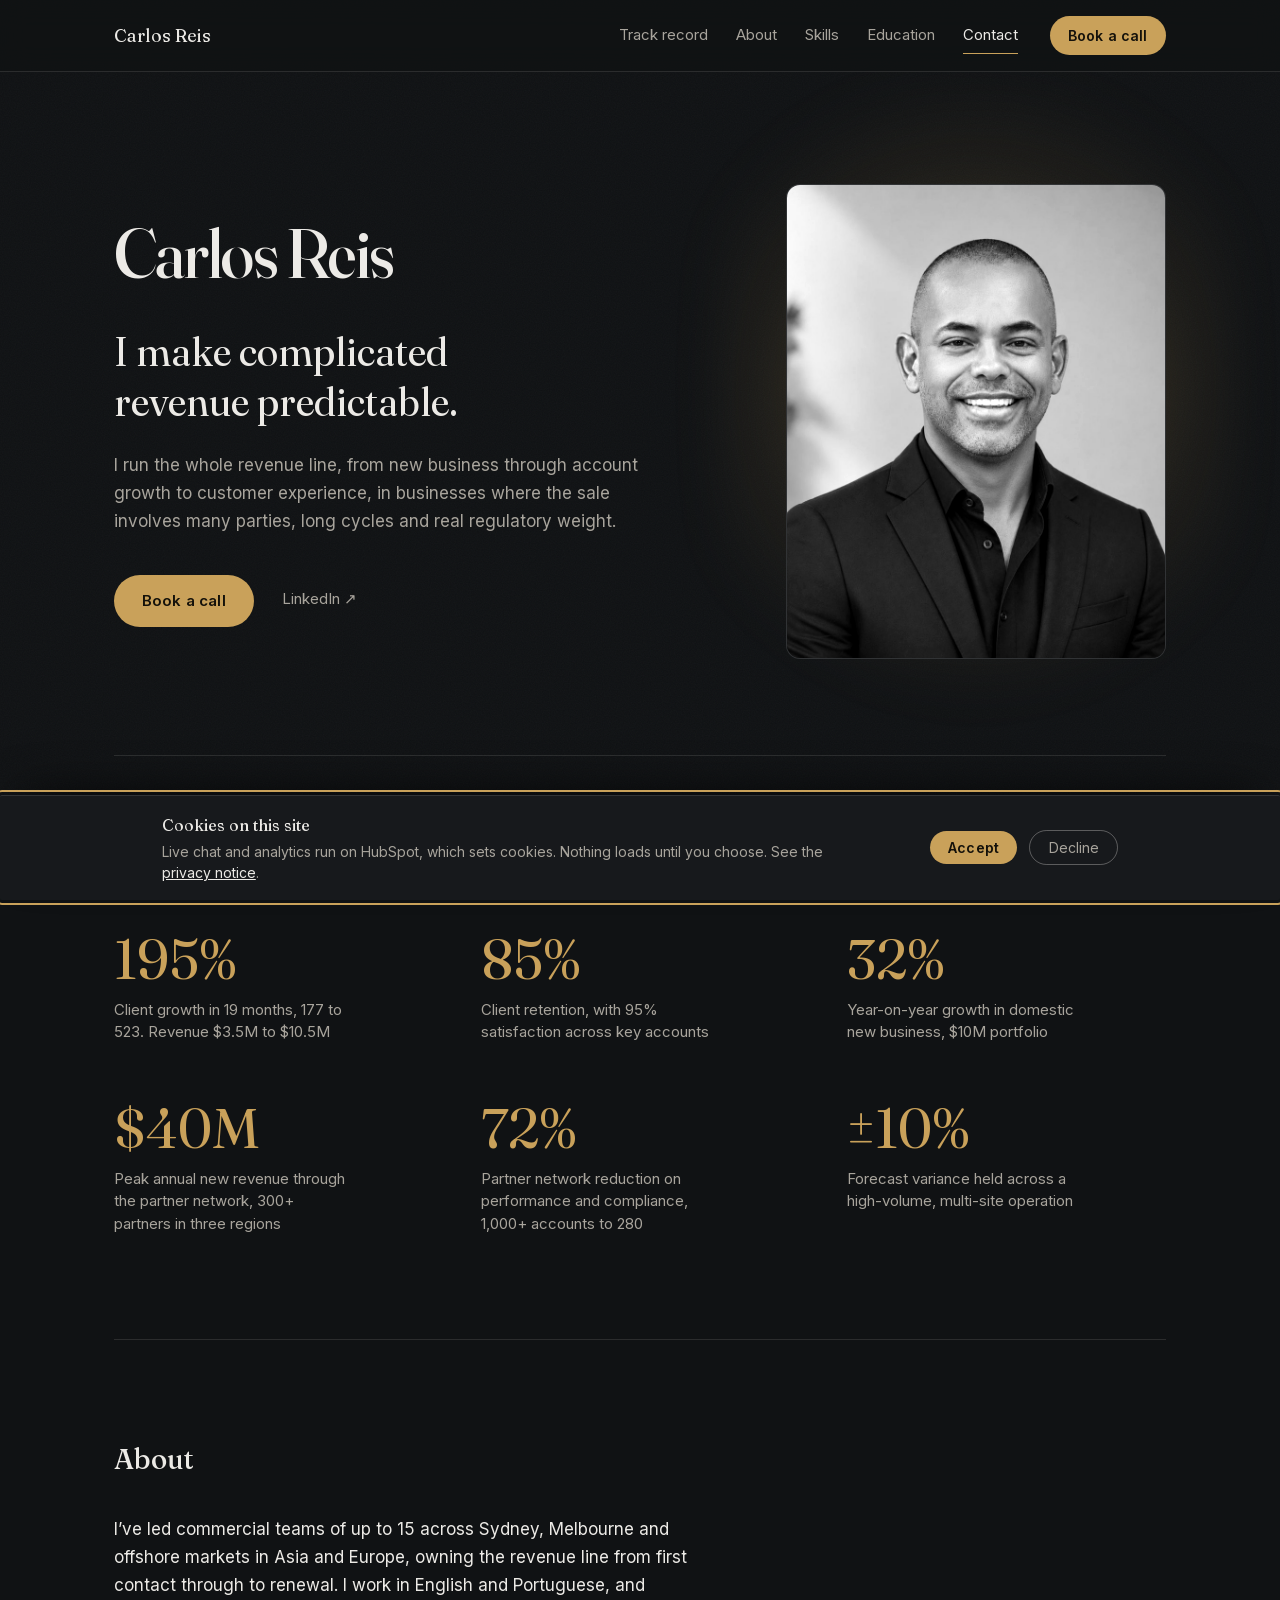
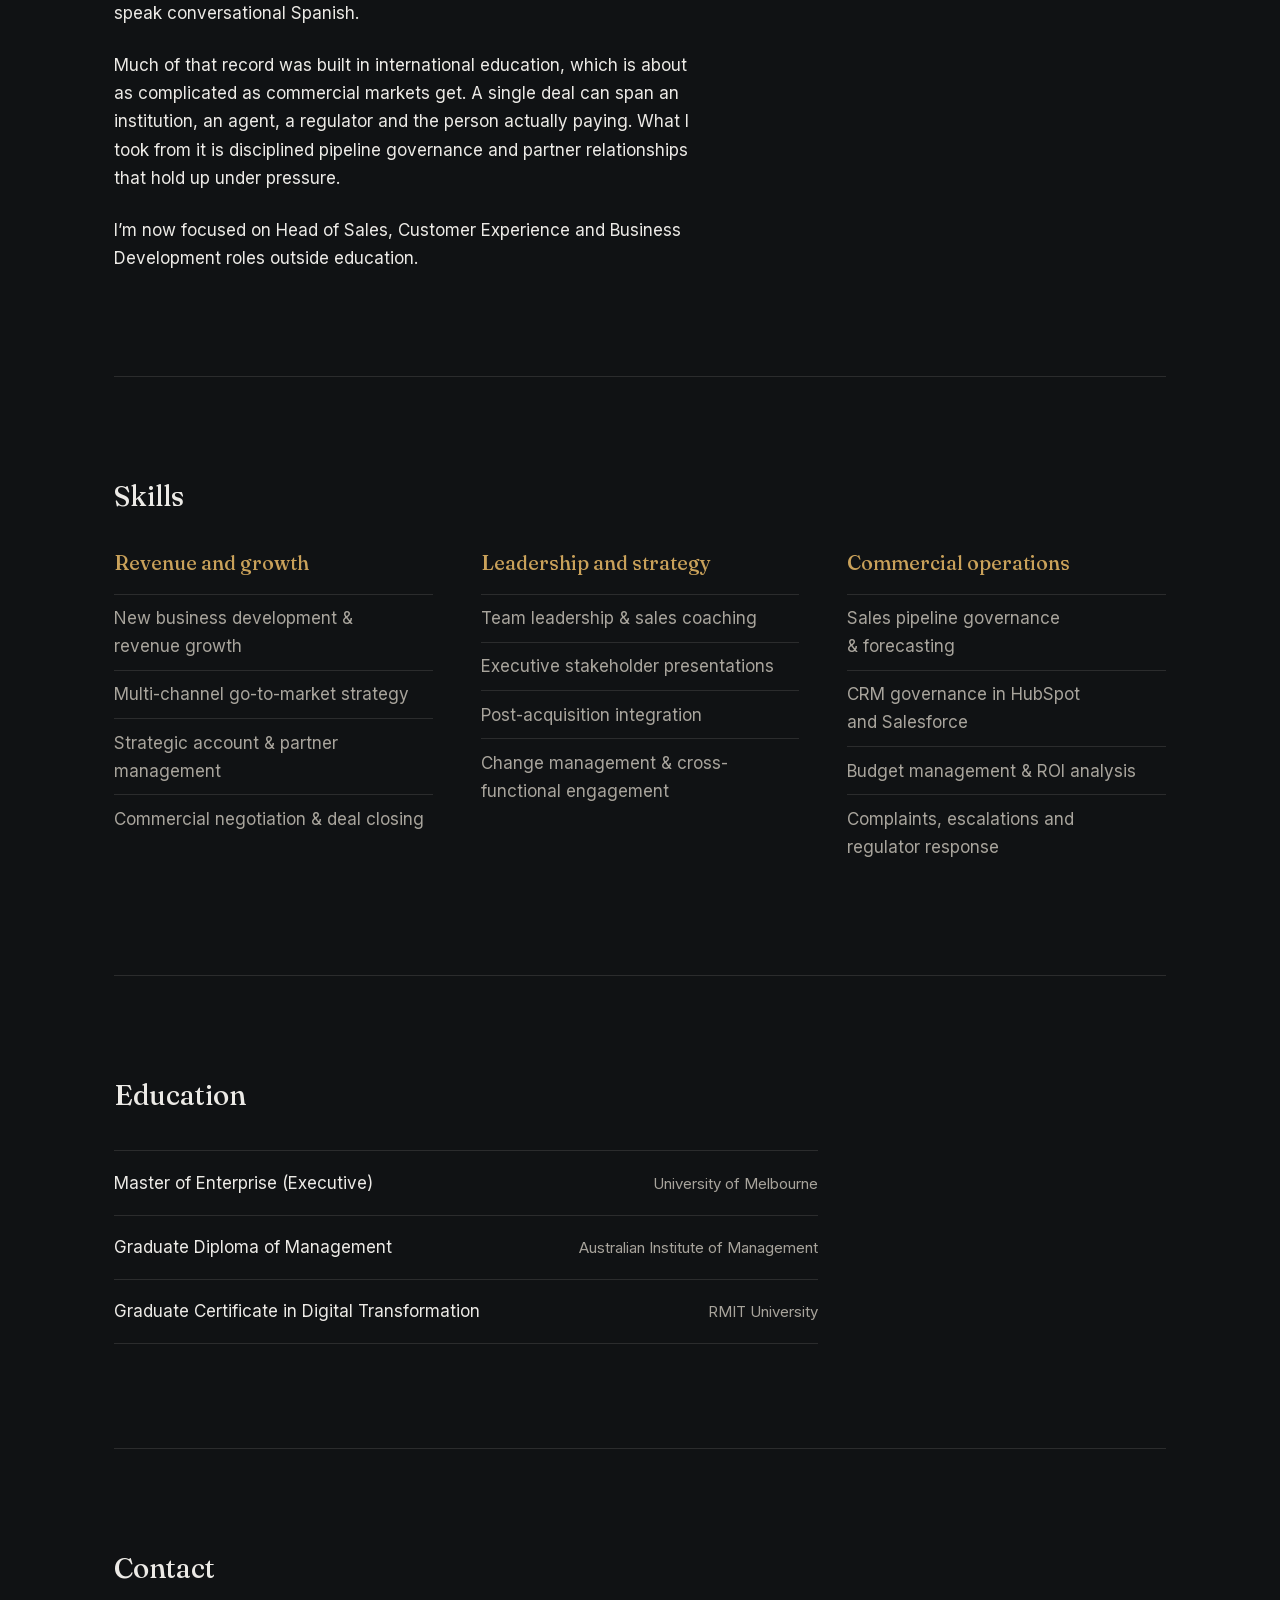
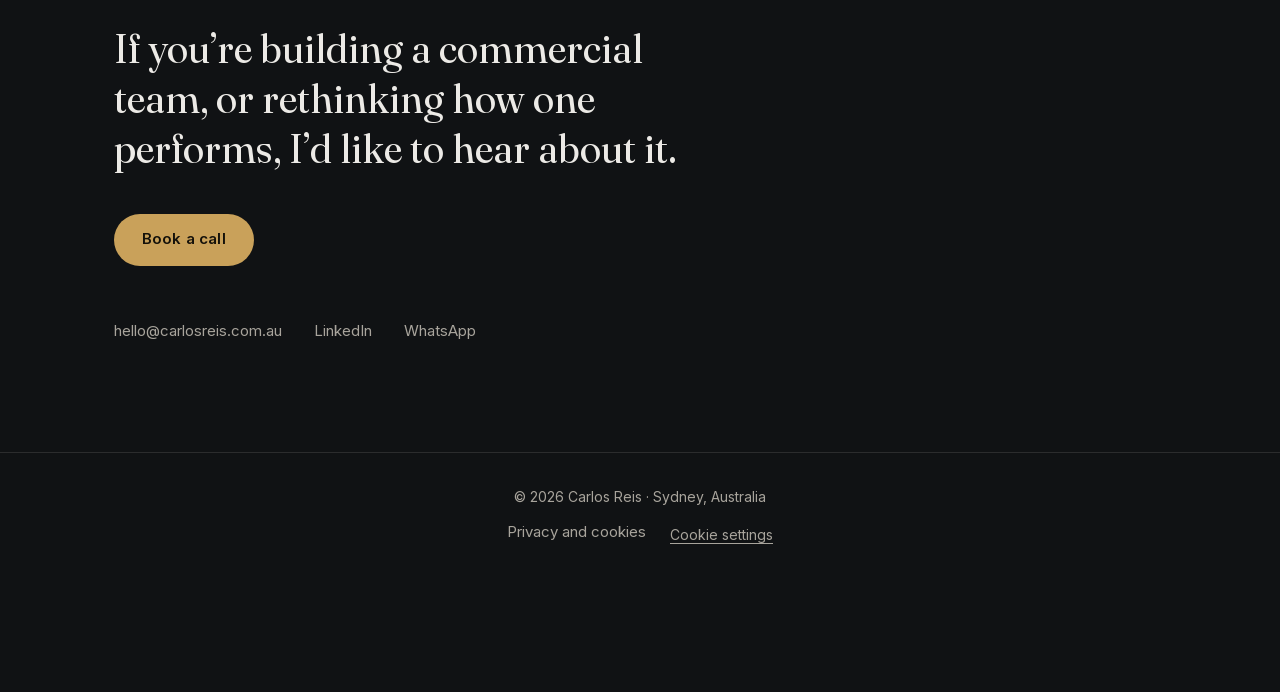
==== commit 5a9e318f: "Remove the hero eyebrow and regenerate the share card without it - Drop the "Sydney, Australia" eyeb" ====
--- a/index.html
+++ b/index.html
@@ -133,7 +133,6 @@
 
     <section class="hero" id="top">
       <div class="hero-text">
-        <p class="eyebrow">Sydney, Australia</p>
         <h1>Carlos Reis</h1>
         <p class="hero-headline">I make complicated revenue predictable.</p>
         <p class="hero-sub">I run the whole revenue line, from new business through account growth to customer experience, in businesses where the sale involves many parties, long cycles and real regulatory weight.</p>
--- a/styles.css
+++ b/styles.css
@@ -390,15 +390,6 @@
   padding: 7rem 0 6rem;
 }
 
-.eyebrow {
-  color: var(--accent);
-  font-size: 0.8125rem;
-  font-weight: 600;
-  letter-spacing: 0.14em;
-  text-transform: uppercase;
-  margin-bottom: 1.25rem;
-}
-
 .hero h1 {
   font-size: clamp(2.75rem, 6.2vw, 4.25rem);
   letter-spacing: -0.025em;
